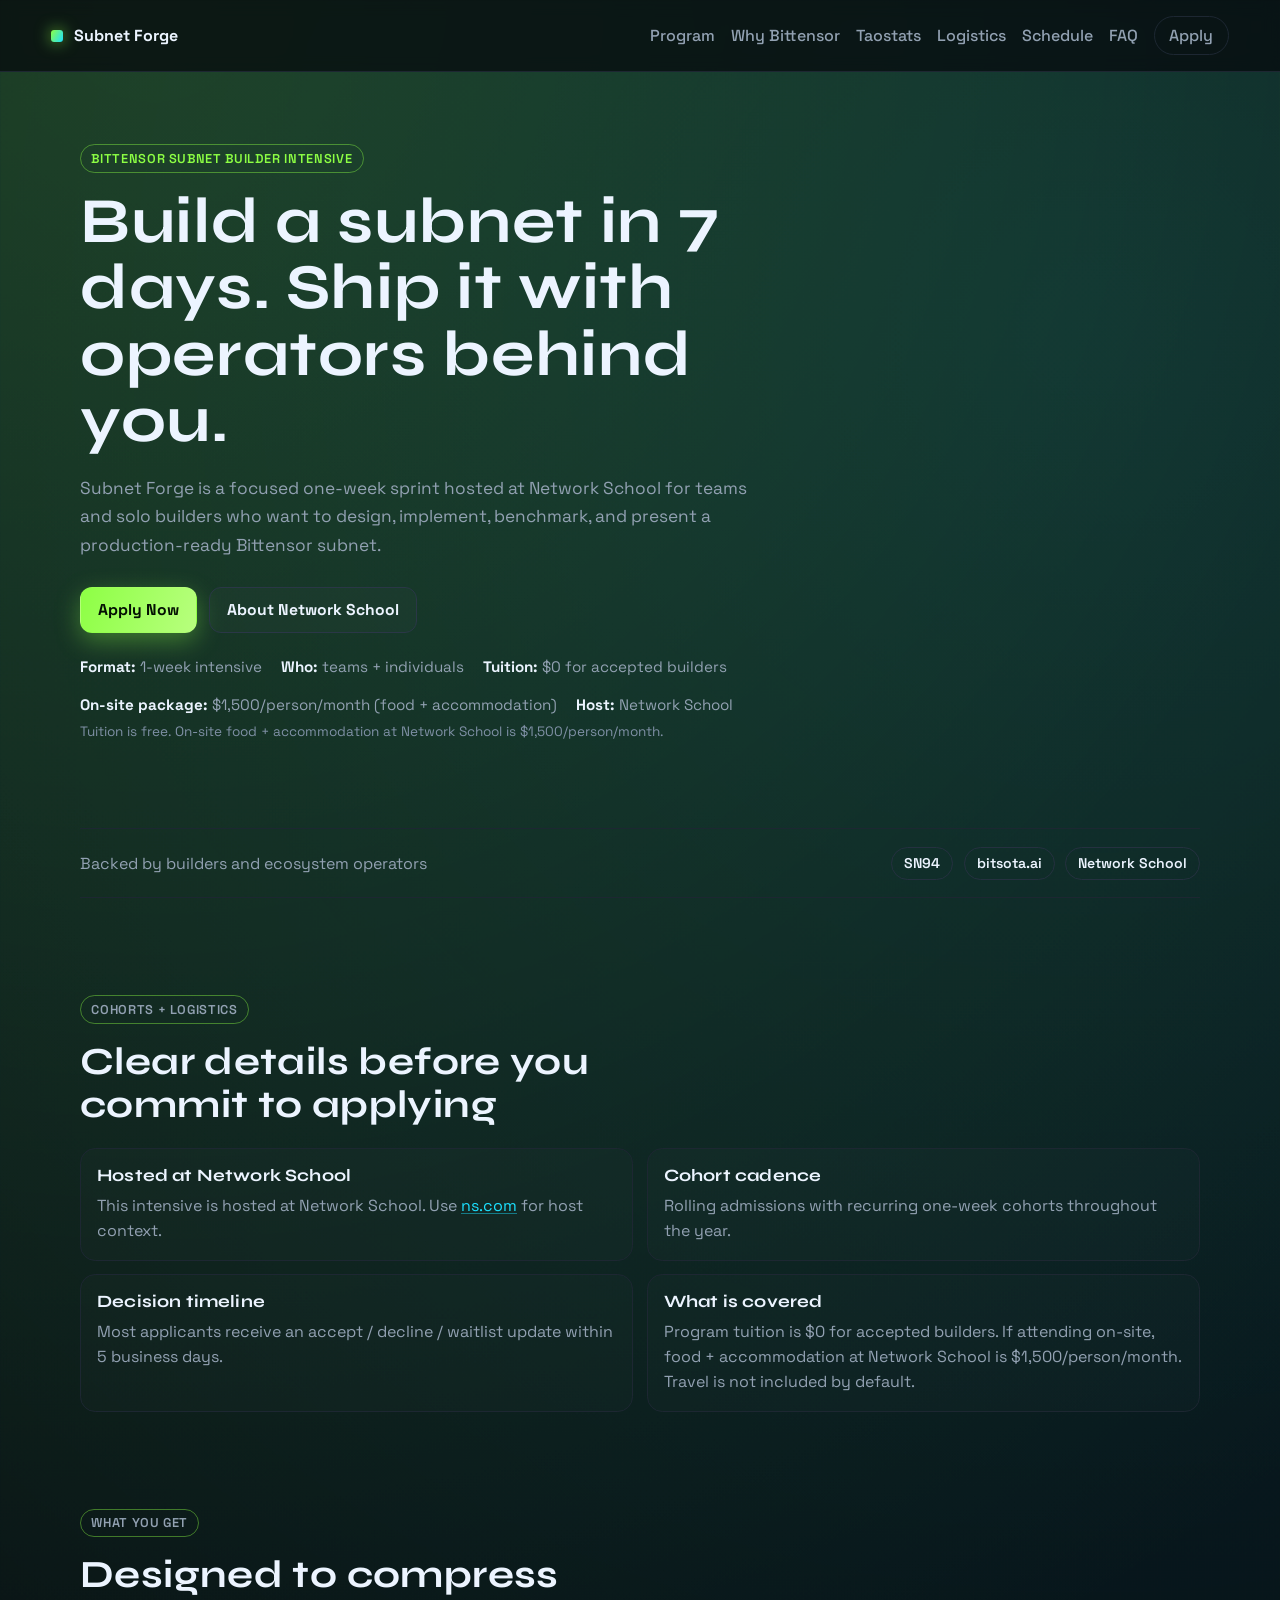
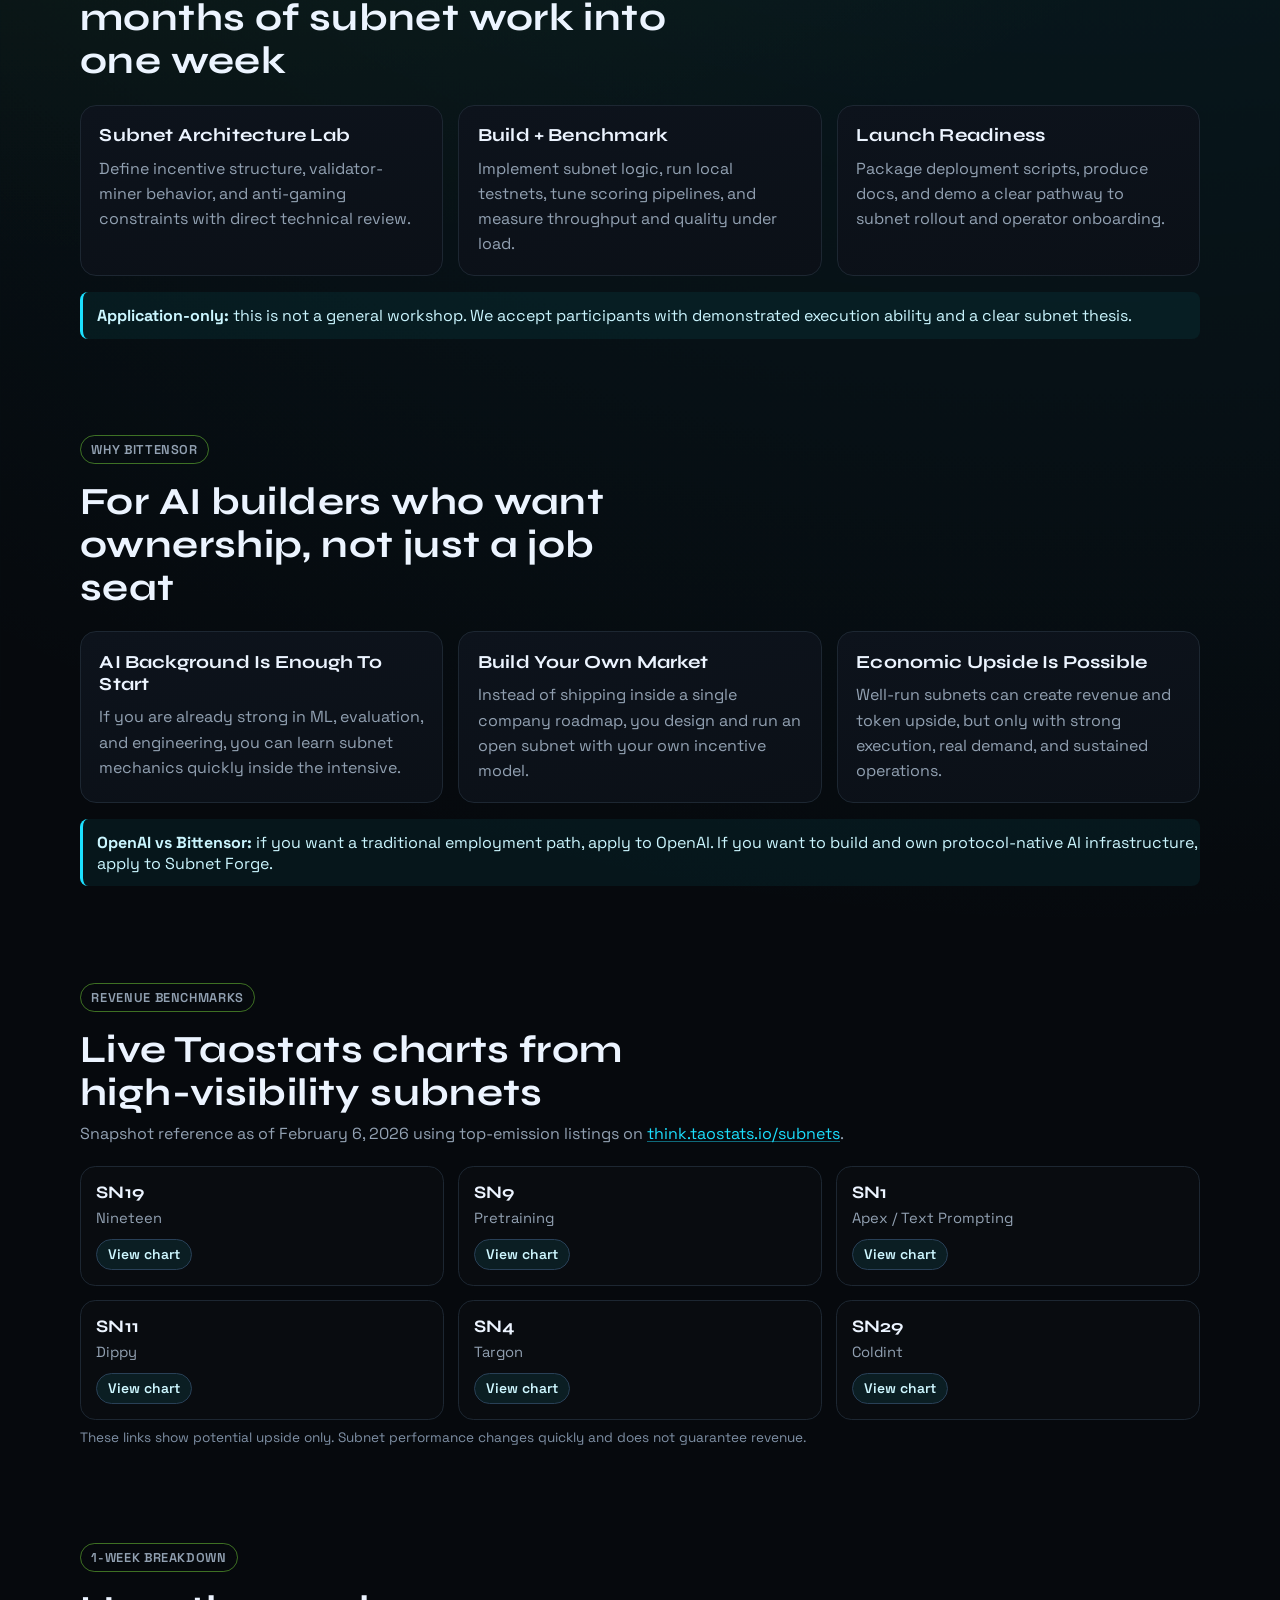
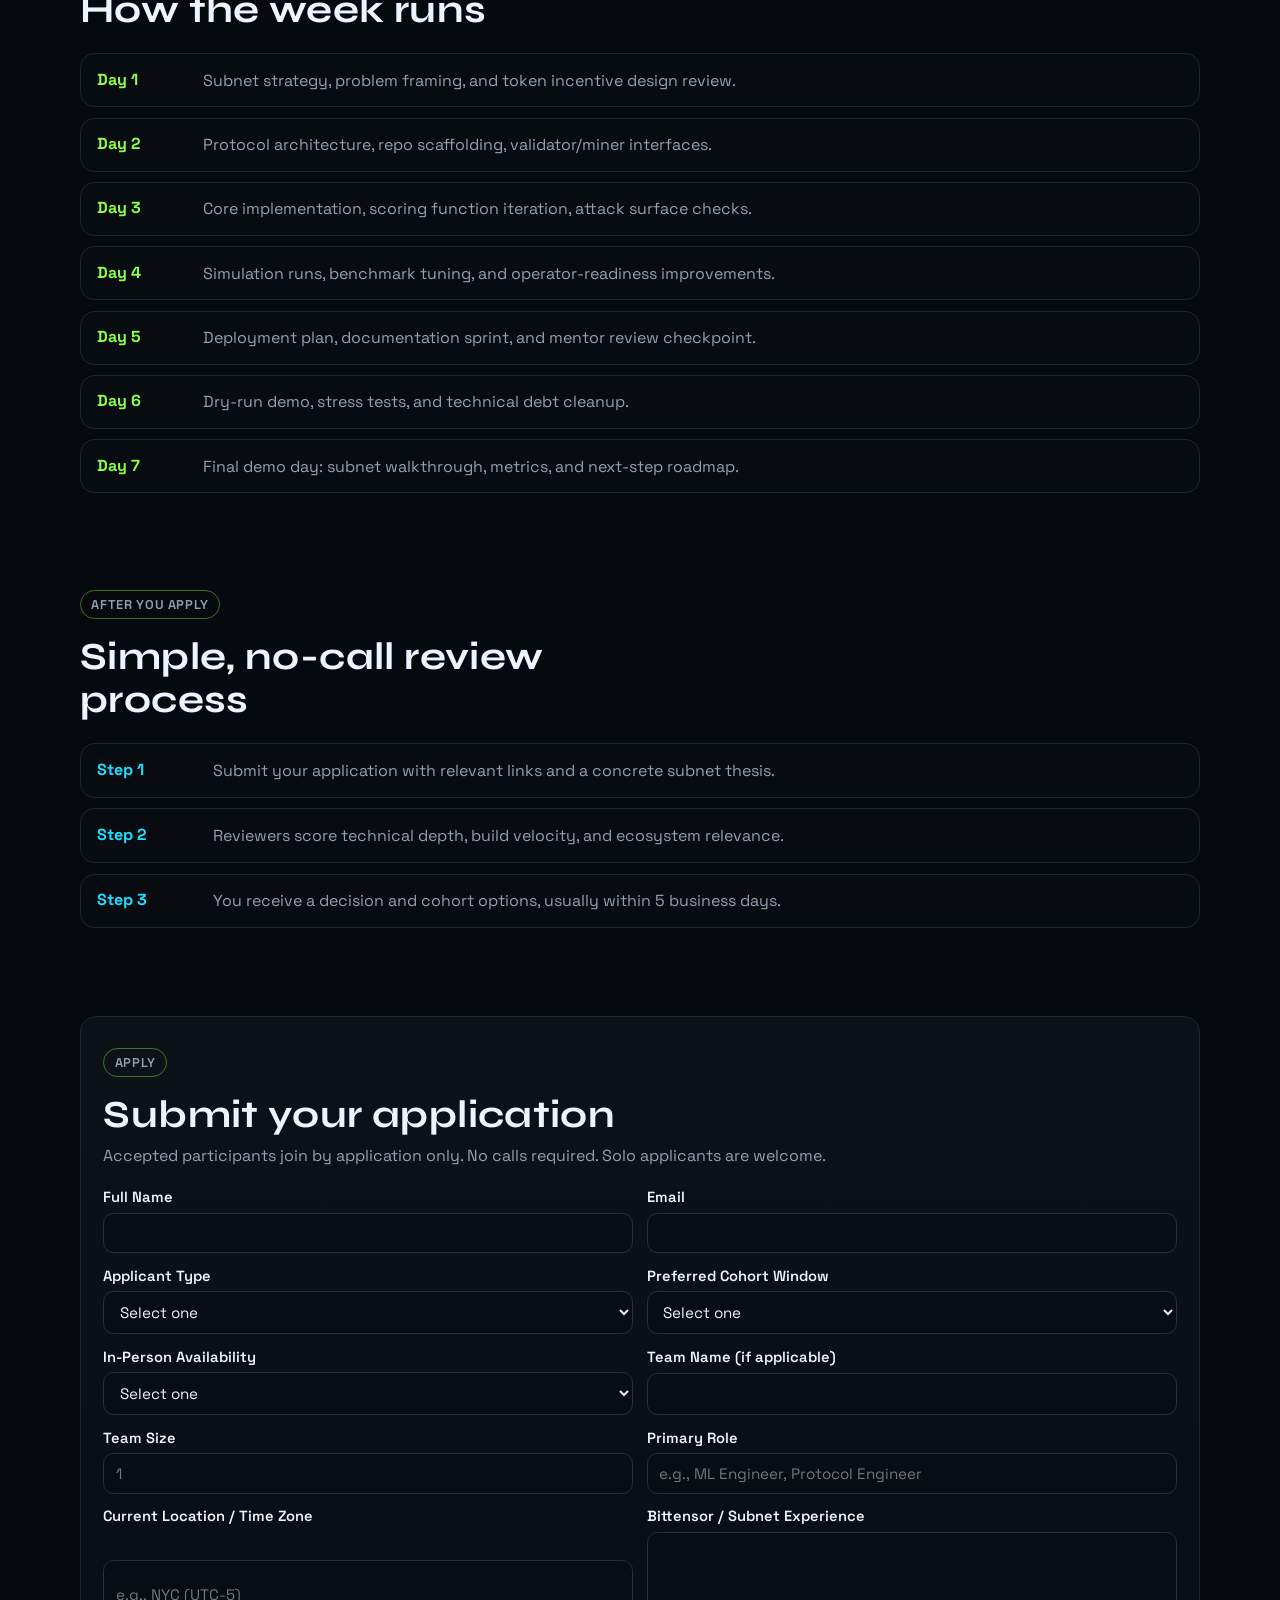
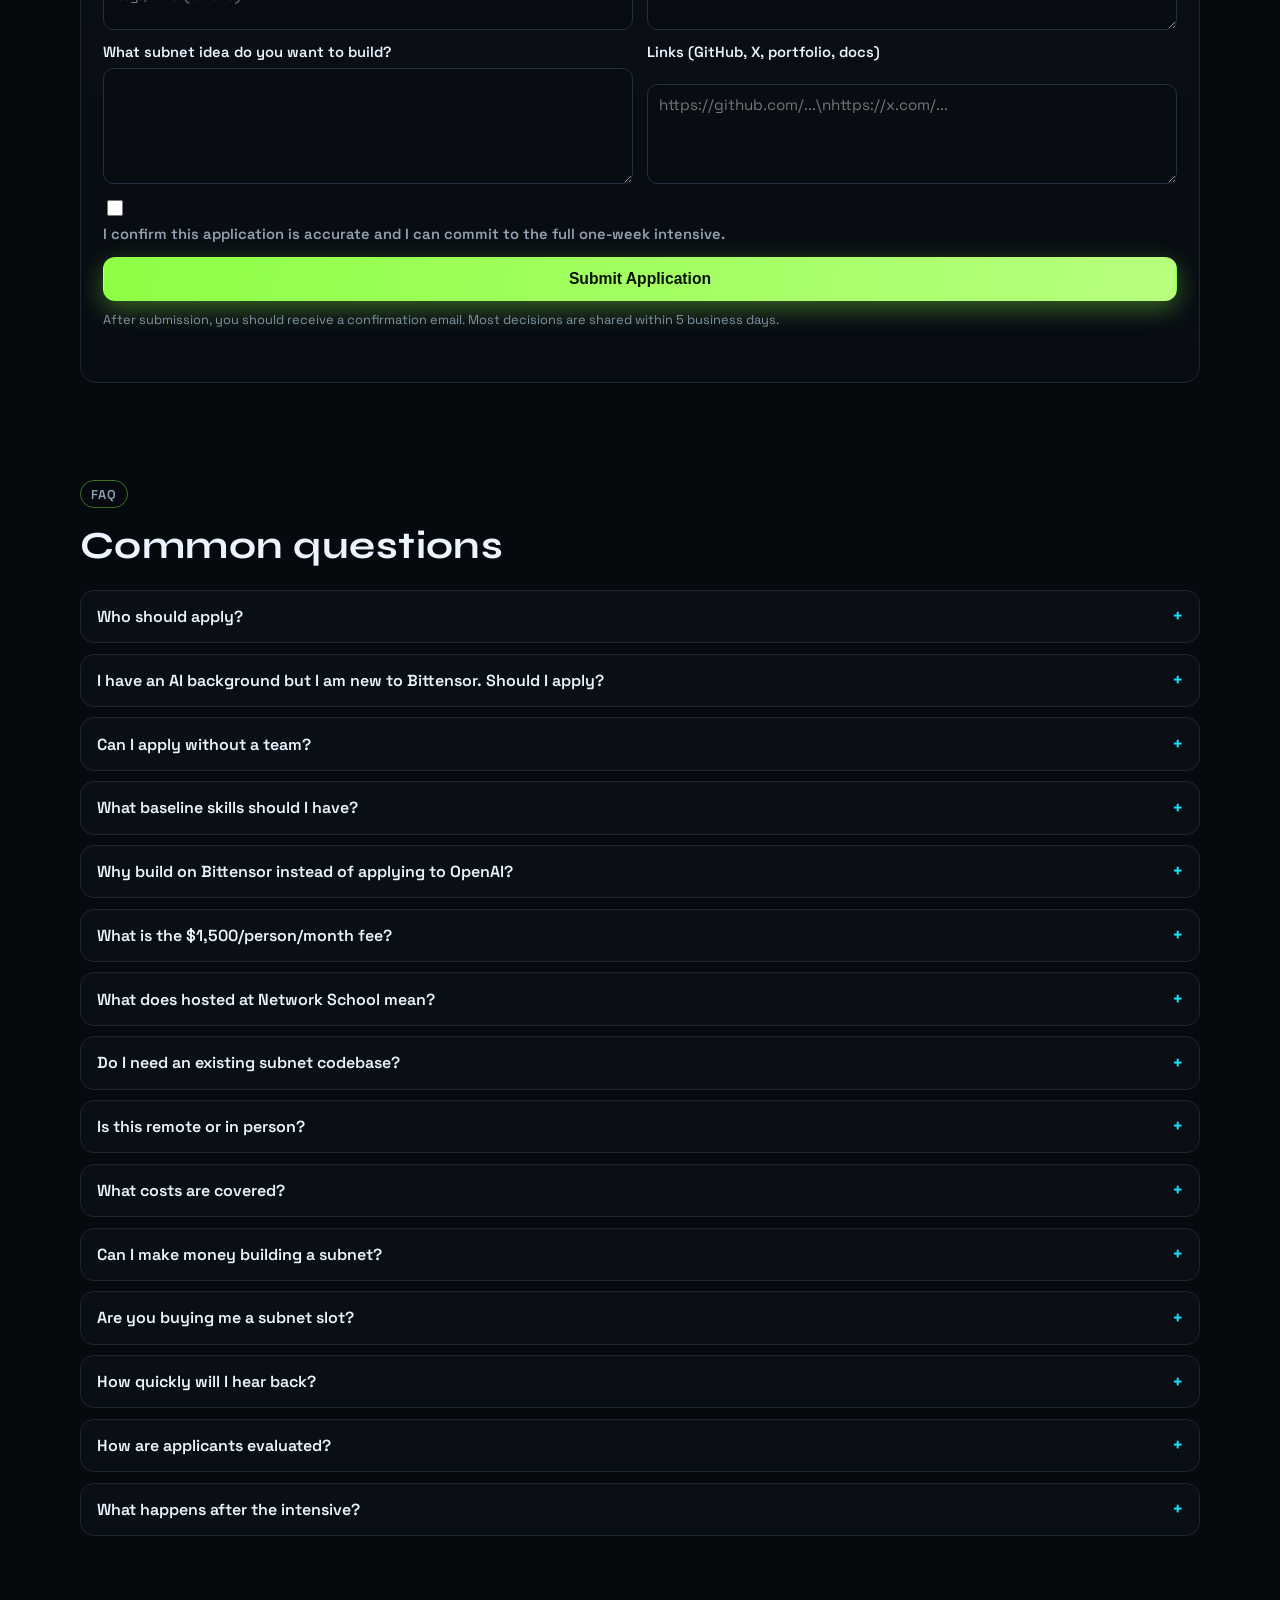
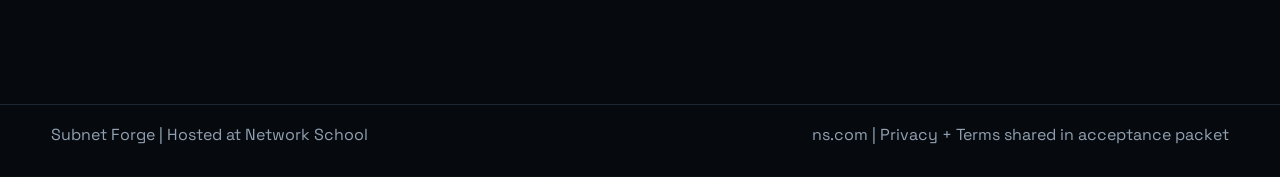
==== public/index.html @ 25ceb5c3 "Configure Cloudflare Worker to serve static site assets" ====
<!doctype html>
<html lang="en">
<head>
  <meta charset="utf-8" />
  <meta name="viewport" content="width=device-width, initial-scale=1" />
  <title>Subnet Forge | Hosted at Network School</title>
  <meta name="description" content="Subnet Forge is a one-week Bittensor subnet intensive hosted at Network School for teams and individuals. Tuition is free; on-site food and accommodation is $1,500/person/month." />
  <link rel="preconnect" href="https://fonts.googleapis.com" />
  <link rel="preconnect" href="https://fonts.gstatic.com" crossorigin />
  <link href="https://fonts.googleapis.com/css2?family=Syne:wght@500;700;800&family=Space+Grotesk:wght@400;500;600;700&display=swap" rel="stylesheet" />
  <link rel="stylesheet" href="styles.css" />
</head>
<body>
  <div class="noise"></div>

  <header class="site-header">
    <a class="brand" href="#top" aria-label="Subnet Forge home">
      <span class="brand-mark"></span>
      <span>Subnet Forge</span>
    </a>
    <nav>
      <a href="#program">Program</a>
      <a href="#why">Why Bittensor</a>
      <a href="#benchmarks">Taostats</a>
      <a href="#logistics">Logistics</a>
      <a href="#schedule">Schedule</a>
      <a href="#faq">FAQ</a>
      <a class="nav-cta" href="#apply">Apply</a>
    </nav>
  </header>

  <main id="top">
    <section class="hero reveal">
      <p class="eyebrow">Bittensor Subnet Builder Intensive</p>
      <h1>Build a subnet in 7 days. Ship it with operators behind you.</h1>
      <p class="hero-copy">
        Subnet Forge is a focused one-week sprint hosted at Network School for teams and solo builders who want to design,
        implement, benchmark, and present a production-ready Bittensor subnet.
      </p>
      <div class="hero-actions">
        <a class="btn btn-primary" href="#apply">Apply Now</a>
        <a class="btn btn-ghost" href="https://ns.com" target="_blank" rel="noreferrer">About Network School</a>
      </div>
      <ul class="hero-meta">
        <li><strong>Format:</strong> 1-week intensive</li>
        <li><strong>Who:</strong> teams + individuals</li>
        <li><strong>Tuition:</strong> $0 for accepted builders</li>
        <li><strong>On-site package:</strong> $1,500/person/month (food + accommodation)</li>
        <li><strong>Host:</strong> Network School</li>
      </ul>
      <p class="footnote">Tuition is free. On-site food + accommodation at Network School is $1,500/person/month.</p>
    </section>

    <section class="trust reveal">
      <p>Backed by builders and ecosystem operators</p>
      <div class="trust-grid" aria-label="Ecosystem signals">
        <span>SN94</span>
        <span>bitsota.ai</span>
        <span>Network School</span>
      </div>
    </section>

    <section id="logistics" class="logistics reveal">
      <div class="section-head">
        <p class="eyebrow">Cohorts + Logistics</p>
        <h2>Clear details before you commit to applying</h2>
      </div>
      <div class="logistics-grid">
        <article class="logistics-card">
          <h3>Hosted at Network School</h3>
          <p>This intensive is hosted at Network School. Use <a href="https://ns.com" target="_blank" rel="noreferrer">ns.com</a> for host context.</p>
        </article>
        <article class="logistics-card">
          <h3>Cohort cadence</h3>
          <p>Rolling admissions with recurring one-week cohorts throughout the year.</p>
        </article>
        <article class="logistics-card">
          <h3>Decision timeline</h3>
          <p>Most applicants receive an accept / decline / waitlist update within 5 business days.</p>
        </article>
        <article class="logistics-card">
          <h3>What is covered</h3>
          <p>Program tuition is $0 for accepted builders. If attending on-site, food + accommodation at Network School is $1,500/person/month. Travel is not included by default.</p>
        </article>
      </div>
    </section>

    <section id="program" class="program reveal">
      <div class="section-head">
        <p class="eyebrow">What You Get</p>
        <h2>Designed to compress months of subnet work into one week</h2>
      </div>
      <div class="cards">
        <article class="card">
          <h3>Subnet Architecture Lab</h3>
          <p>Define incentive structure, validator-miner behavior, and anti-gaming constraints with direct technical review.</p>
        </article>
        <article class="card">
          <h3>Build + Benchmark</h3>
          <p>Implement subnet logic, run local testnets, tune scoring pipelines, and measure throughput and quality under load.</p>
        </article>
        <article class="card">
          <h3>Launch Readiness</h3>
          <p>Package deployment scripts, produce docs, and demo a clear pathway to subnet rollout and operator onboarding.</p>
        </article>
      </div>
      <div class="program-note">
        <p>
          <strong>Application-only:</strong> this is not a general workshop. We accept participants with demonstrated execution ability
          and a clear subnet thesis.
        </p>
      </div>
    </section>

    <section id="why" class="why reveal">
      <div class="section-head">
        <p class="eyebrow">Why Bittensor</p>
        <h2>For AI builders who want ownership, not just a job seat</h2>
      </div>
      <div class="cards">
        <article class="card">
          <h3>AI Background Is Enough To Start</h3>
          <p>If you are already strong in ML, evaluation, and engineering, you can learn subnet mechanics quickly inside the intensive.</p>
        </article>
        <article class="card">
          <h3>Build Your Own Market</h3>
          <p>Instead of shipping inside a single company roadmap, you design and run an open subnet with your own incentive model.</p>
        </article>
        <article class="card">
          <h3>Economic Upside Is Possible</h3>
          <p>Well-run subnets can create revenue and token upside, but only with strong execution, real demand, and sustained operations.</p>
        </article>
      </div>
      <div class="program-note">
        <p>
          <strong>OpenAI vs Bittensor:</strong> if you want a traditional employment path, apply to OpenAI.
          If you want to build and own protocol-native AI infrastructure, apply to Subnet Forge.
        </p>
      </div>
    </section>

    <section id="benchmarks" class="benchmarks reveal">
      <div class="section-head">
        <p class="eyebrow">Revenue Benchmarks</p>
        <h2>Live Taostats charts from high-visibility subnets</h2>
        <p>
          Snapshot reference as of February 6, 2026 using top-emission listings on
          <a href="https://think.taostats.io/subnets" target="_blank" rel="noreferrer">think.taostats.io/subnets</a>.
        </p>
      </div>
      <div class="benchmark-grid">
        <article class="benchmark-card">
          <h3>SN19</h3>
          <p>Nineteen</p>
          <a href="https://taostats.io/subnets/19/chart" target="_blank" rel="noreferrer">View chart</a>
        </article>
        <article class="benchmark-card">
          <h3>SN9</h3>
          <p>Pretraining</p>
          <a href="https://taostats.io/subnets/9/chart" target="_blank" rel="noreferrer">View chart</a>
        </article>
        <article class="benchmark-card">
          <h3>SN1</h3>
          <p>Apex / Text Prompting</p>
          <a href="https://taostats.io/subnets/1/chart" target="_blank" rel="noreferrer">View chart</a>
        </article>
        <article class="benchmark-card">
          <h3>SN11</h3>
          <p>Dippy</p>
          <a href="https://taostats.io/subnets/11/chart" target="_blank" rel="noreferrer">View chart</a>
        </article>
        <article class="benchmark-card">
          <h3>SN4</h3>
          <p>Targon</p>
          <a href="https://taostats.io/subnets/4/chart" target="_blank" rel="noreferrer">View chart</a>
        </article>
        <article class="benchmark-card">
          <h3>SN29</h3>
          <p>Coldint</p>
          <a href="https://taostats.io/subnets/29/chart" target="_blank" rel="noreferrer">View chart</a>
        </article>
      </div>
      <p class="footnote">These links show potential upside only. Subnet performance changes quickly and does not guarantee revenue.</p>
    </section>

    <section id="schedule" class="schedule reveal">
      <div class="section-head">
        <p class="eyebrow">1-Week Breakdown</p>
        <h2>How the week runs</h2>
      </div>
      <ol class="timeline">
        <li>
          <span>Day 1</span>
          <p>Subnet strategy, problem framing, and token incentive design review.</p>
        </li>
        <li>
          <span>Day 2</span>
          <p>Protocol architecture, repo scaffolding, validator/miner interfaces.</p>
        </li>
        <li>
          <span>Day 3</span>
          <p>Core implementation, scoring function iteration, attack surface checks.</p>
        </li>
        <li>
          <span>Day 4</span>
          <p>Simulation runs, benchmark tuning, and operator-readiness improvements.</p>
        </li>
        <li>
          <span>Day 5</span>
          <p>Deployment plan, documentation sprint, and mentor review checkpoint.</p>
        </li>
        <li>
          <span>Day 6</span>
          <p>Dry-run demo, stress tests, and technical debt cleanup.</p>
        </li>
        <li>
          <span>Day 7</span>
          <p>Final demo day: subnet walkthrough, metrics, and next-step roadmap.</p>
        </li>
      </ol>
    </section>

    <section class="process reveal">
      <div class="section-head">
        <p class="eyebrow">After You Apply</p>
        <h2>Simple, no-call review process</h2>
      </div>
      <ol class="steps">
        <li>
          <span>Step 1</span>
          <p>Submit your application with relevant links and a concrete subnet thesis.</p>
        </li>
        <li>
          <span>Step 2</span>
          <p>Reviewers score technical depth, build velocity, and ecosystem relevance.</p>
        </li>
        <li>
          <span>Step 3</span>
          <p>You receive a decision and cohort options, usually within 5 business days.</p>
        </li>
      </ol>
    </section>

    <section id="apply" class="apply reveal">
      <div class="section-head">
        <p class="eyebrow">Apply</p>
        <h2>Submit your application</h2>
        <p>Accepted participants join by application only. No calls required. Solo applicants are welcome.</p>
      </div>

      <form class="application-form" action="https://formsubmit.co/applications@ns.com" method="POST" novalidate>
        <input type="hidden" name="_subject" value="Subnet Forge Application" />
        <input type="hidden" name="_captcha" value="false" />
        <input type="hidden" name="_template" value="table" />

        <label>
          Full Name
          <input type="text" name="full_name" required />
        </label>

        <label>
          Email
          <input type="email" name="email" required />
        </label>

        <label>
          Applicant Type
          <select name="applicant_type" required>
            <option value="" selected disabled>Select one</option>
            <option value="individual">Individual</option>
            <option value="team">Team</option>
          </select>
        </label>

        <label>
          Preferred Cohort Window
          <select name="preferred_cohort" required>
            <option value="" selected disabled>Select one</option>
            <option value="next_available">Next available</option>
            <option value="within_30_days">Within 30 days</option>
            <option value="within_60_days">Within 60 days</option>
            <option value="later_this_year">Later this year</option>
          </select>
        </label>

        <label>
          In-Person Availability
          <select name="in_person_availability" required>
            <option value="" selected disabled>Select one</option>
            <option value="yes">Yes, I can attend in person</option>
            <option value="depends_on_dates">Depends on exact dates</option>
            <option value="no">No, I need remote participation</option>
          </select>
        </label>

        <label>
          Team Name (if applicable)
          <input type="text" name="team_name" />
        </label>

        <label>
          Team Size
          <input type="number" name="team_size" min="1" max="25" placeholder="1" />
        </label>

        <label>
          Primary Role
          <input type="text" name="role" placeholder="e.g., ML Engineer, Protocol Engineer" required />
        </label>

        <label>
          Current Location / Time Zone
          <input type="text" name="location_timezone" placeholder="e.g., NYC (UTC-5)" required />
        </label>

        <label>
          Bittensor / Subnet Experience
          <textarea name="experience" rows="4" required></textarea>
        </label>

        <label>
          What subnet idea do you want to build?
          <textarea name="subnet_idea" rows="5" required></textarea>
        </label>

        <label>
          Links (GitHub, X, portfolio, docs)
          <textarea name="links" rows="3" placeholder="https://github.com/...\nhttps://x.com/..." required></textarea>
        </label>

        <label class="checkbox">
          <input type="checkbox" name="agreement" required />
          <span>I confirm this application is accurate and I can commit to the full one-week intensive.</span>
        </label>

        <button class="btn btn-primary" type="submit">Submit Application</button>
        <p class="form-note">After submission, you should receive a confirmation email. Most decisions are shared within 5 business days.</p>
        <p class="form-message" role="status" aria-live="polite"></p>
      </form>
    </section>

    <section id="faq" class="faq reveal">
      <div class="section-head">
        <p class="eyebrow">FAQ</p>
        <h2>Common questions</h2>
      </div>

      <div class="faq-list">
        <article class="faq-item">
          <button class="faq-question" aria-expanded="false">Who should apply?</button>
          <div class="faq-answer">
            <p>Strong engineers, researchers, and founders who want to build a real Bittensor subnet. We accept both individuals and teams.</p>
          </div>
        </article>

        <article class="faq-item">
          <button class="faq-question" aria-expanded="false">I have an AI background but I am new to Bittensor. Should I apply?</button>
          <div class="faq-answer">
            <p>Yes. If your AI engineering fundamentals are strong, this program is designed to ramp you into subnet design and implementation quickly.</p>
          </div>
        </article>

        <article class="faq-item">
          <button class="faq-question" aria-expanded="false">Can I apply without a team?</button>
          <div class="faq-answer">
            <p>Yes. Individual applicants are encouraged to apply, and strong solo applicants may be matched with other accepted builders when appropriate.</p>
          </div>
        </article>

        <article class="faq-item">
          <button class="faq-question" aria-expanded="false">What baseline skills should I have?</button>
          <div class="faq-answer">
            <p>You should be comfortable shipping production-grade Python code, working with ML evaluation pipelines, and debugging distributed systems under time pressure.</p>
          </div>
        </article>

        <article class="faq-item">
          <button class="faq-question" aria-expanded="false">Why build on Bittensor instead of applying to OpenAI?</button>
          <div class="faq-answer">
            <p>They are different paths. OpenAI is a company role. Bittensor is a protocol ecosystem where you can launch and operate your own subnet with direct ownership and market feedback.</p>
          </div>
        </article>

        <article class="faq-item">
          <button class="faq-question" aria-expanded="false">What is the $1,500/person/month fee?</button>
          <div class="faq-answer">
            <p>It is the on-site food + accommodation cost at Network School for one month. Program tuition for accepted builders is still $0.</p>
          </div>
        </article>

        <article class="faq-item">
          <button class="faq-question" aria-expanded="false">What does hosted at Network School mean?</button>
          <div class="faq-answer">
            <p>Subnet Forge is an independent intensive that takes place at Network School. Hosting and operations context are available at ns.com.</p>
          </div>
        </article>

        <article class="faq-item">
          <button class="faq-question" aria-expanded="false">Do I need an existing subnet codebase?</button>
          <div class="faq-answer">
            <p>No, but your application should show technical depth and a concrete subnet thesis. Existing code or research materially strengthens your application.</p>
          </div>
        </article>

        <article class="faq-item">
          <button class="faq-question" aria-expanded="false">Is this remote or in person?</button>
          <div class="faq-answer">
            <p>The default format is in person at Network School. If you need remote access, note that in the application and we will evaluate based on cohort constraints.</p>
          </div>
        </article>

        <article class="faq-item">
          <button class="faq-question" aria-expanded="false">What costs are covered?</button>
          <div class="faq-answer">
            <p>Program tuition is free for accepted builders. The on-site food + accommodation package is $1,500/person/month. Travel and personal expenses are generally not included unless explicitly stated for a specific cohort.</p>
          </div>
        </article>

        <article class="faq-item">
          <button class="faq-question" aria-expanded="false">Can I make money building a subnet?</button>
          <div class="faq-answer">
            <p>Potentially, yes. Some subnets may generate economic upside through strong utility and adoption. There is no guaranteed income, and outcomes depend on execution, competition, and market demand.</p>
          </div>
        </article>

        <article class="faq-item">
          <button class="faq-question" aria-expanded="false">Are you buying me a subnet slot?</button>
          <div class="faq-answer">
            <p>No. We do not buy subnet slots for applicants. We can help explain opportunity paths and may connect strong teams to potential investors.</p>
          </div>
        </article>

        <article class="faq-item">
          <button class="faq-question" aria-expanded="false">How quickly will I hear back?</button>
          <div class="faq-answer">
            <p>Most applications are reviewed within 5 business days. Some may take longer if additional technical review is needed.</p>
          </div>
        </article>

        <article class="faq-item">
          <button class="faq-question" aria-expanded="false">How are applicants evaluated?</button>
          <div class="faq-answer">
            <p>We evaluate technical ability, execution speed, subnet originality, and expected ecosystem impact. Applications are reviewed on a rolling basis.</p>
          </div>
        </article>

        <article class="faq-item">
          <button class="faq-question" aria-expanded="false">What happens after the intensive?</button>
          <div class="faq-answer">
            <p>You leave with a launch roadmap, benchmark outputs, and next-step guidance for operator and ecosystem engagement.</p>
          </div>
        </article>
      </div>
    </section>
  </main>

  <footer class="site-footer">
    <p>Subnet Forge | Hosted at Network School</p>
    <p>
      <a href="https://ns.com" target="_blank" rel="noreferrer">ns.com</a>
      |
      Privacy + Terms shared in acceptance packet
    </p>
  </footer>

  <script src="script.js"></script>
</body>
</html>
---- public/styles.css ----
:root {
  --bg: #06090d;
  --bg-soft: #0e141b;
  --text: #ecf4ff;
  --muted: #92a1b2;
  --line: #1d2732;
  --accent: #8dff44;
  --accent-2: #1ce0ff;
  --card: #0b1017;
  --card-hover: #101823;
  --danger: #ff595e;
}

* {
  box-sizing: border-box;
}

html,
body {
  margin: 0;
  padding: 0;
  background: radial-gradient(circle at 85% 5%, rgba(28, 224, 255, 0.14), transparent 35%),
    radial-gradient(circle at 12% 0%, rgba(141, 255, 68, 0.18), transparent 28%),
    var(--bg);
  color: var(--text);
  font-family: "Space Grotesk", sans-serif;
  scroll-behavior: smooth;
}

body {
  min-height: 100vh;
  position: relative;
  overflow-x: hidden;
}

.noise {
  position: fixed;
  inset: 0;
  pointer-events: none;
  opacity: 0.18;
  z-index: -1;
  background-image: radial-gradient(rgba(255, 255, 255, 0.06) 0.6px, transparent 0.6px);
  background-size: 3px 3px;
}

h1,
h2,
h3 {
  margin: 0;
  font-family: "Syne", sans-serif;
  letter-spacing: 0.01em;
}

p {
  margin: 0;
}

a {
  color: inherit;
  text-decoration: none;
}

.site-header {
  position: sticky;
  top: 0;
  z-index: 20;
  backdrop-filter: blur(8px);
  background: rgba(6, 9, 13, 0.72);
  border-bottom: 1px solid var(--line);
  display: flex;
  justify-content: space-between;
  align-items: center;
  padding: 1rem 4vw;
}

.brand {
  display: inline-flex;
  align-items: center;
  gap: 0.65rem;
  font-weight: 700;
}

.brand-mark {
  width: 12px;
  height: 12px;
  border-radius: 3px;
  background: linear-gradient(120deg, var(--accent), var(--accent-2));
  box-shadow: 0 0 16px rgba(141, 255, 68, 0.7);
}

nav {
  display: inline-flex;
  align-items: center;
  gap: 1rem;
  color: var(--muted);
  font-weight: 500;
}

nav a:hover {
  color: var(--text);
}

.nav-cta {
  padding: 0.5rem 0.9rem;
  border: 1px solid var(--line);
  border-radius: 999px;
}

main {
  width: min(1120px, 92vw);
  margin: 0 auto;
  padding: 2.5rem 0 5rem;
}

section {
  margin-bottom: 5.5rem;
}

.hero {
  padding-top: 2rem;
}

.eyebrow {
  display: inline-block;
  margin-bottom: 1rem;
  border: 1px solid rgba(141, 255, 68, 0.42);
  color: var(--accent);
  border-radius: 999px;
  font-weight: 600;
  font-size: 0.8rem;
  padding: 0.3rem 0.65rem;
  letter-spacing: 0.05em;
  text-transform: uppercase;
}

.hero h1 {
  font-size: clamp(2.25rem, 5vw, 4.45rem);
  line-height: 1.04;
  max-width: 14ch;
}

.hero-copy {
  margin-top: 1.2rem;
  max-width: 62ch;
  color: var(--muted);
  font-size: 1.08rem;
  line-height: 1.65;
}

.hero-actions {
  margin-top: 1.7rem;
  display: flex;
  gap: 0.8rem;
  flex-wrap: wrap;
}

.btn {
  display: inline-flex;
  align-items: center;
  justify-content: center;
  font-size: 0.98rem;
  font-weight: 700;
  border-radius: 0.75rem;
  border: 1px solid transparent;
  padding: 0.75rem 1.05rem;
  transition: transform 0.2s ease, box-shadow 0.2s ease, background 0.2s ease;
}

.btn:hover {
  transform: translateY(-2px);
}

.btn-primary {
  background: linear-gradient(110deg, var(--accent), #b8ff7e);
  color: #041103;
  box-shadow: 0 8px 24px rgba(141, 255, 68, 0.35);
}

.btn-primary:hover {
  box-shadow: 0 12px 28px rgba(141, 255, 68, 0.45);
}

.btn-ghost {
  border-color: #2a3747;
  color: var(--text);
  background: rgba(255, 255, 255, 0.02);
}

.hero-meta {
  margin: 1.5rem 0 0;
  padding: 0;
  list-style: none;
  display: flex;
  flex-wrap: wrap;
  gap: 1.2rem;
  color: var(--muted);
  font-size: 0.95rem;
}

.hero-meta strong {
  color: var(--text);
}

.footnote {
  margin-top: 0.6rem;
  color: #7f90a5;
  font-size: 0.85rem;
}

.trust {
  border-top: 1px solid var(--line);
  border-bottom: 1px solid var(--line);
  padding: 1.1rem 0;
  display: flex;
  gap: 1.5rem;
  align-items: center;
  justify-content: space-between;
  flex-wrap: wrap;
}

.trust p {
  color: var(--muted);
}

.trust-grid {
  display: flex;
  flex-wrap: wrap;
  gap: 0.65rem;
}

.trust-grid span {
  border: 1px solid #253140;
  border-radius: 999px;
  padding: 0.4rem 0.75rem;
  font-size: 0.88rem;
  font-weight: 600;
}

.section-head {
  margin-bottom: 1.4rem;
}

.section-head h2 {
  font-size: clamp(1.55rem, 3vw, 2.6rem);
  line-height: 1.12;
  max-width: 22ch;
}

.section-head p {
  margin-top: 0.55rem;
  color: var(--muted);
}

.cards {
  display: grid;
  grid-template-columns: repeat(3, minmax(0, 1fr));
  gap: 0.95rem;
}

.card {
  border: 1px solid var(--line);
  background: linear-gradient(170deg, #0d131c, #0b1017);
  border-radius: 1rem;
  padding: 1.15rem;
  transition: background 0.2s ease, border-color 0.2s ease, transform 0.2s ease;
}

.card:hover {
  transform: translateY(-3px);
  border-color: #344355;
  background: var(--card-hover);
}

.card h3 {
  font-size: 1.15rem;
  margin-bottom: 0.6rem;
}

.card p {
  color: var(--muted);
  line-height: 1.58;
}

.program-note {
  margin-top: 1rem;
  border-left: 3px solid var(--accent-2);
  padding: 0.8rem 0 0.8rem 0.9rem;
  color: #cbf6ff;
  background: rgba(28, 224, 255, 0.06);
  border-radius: 0.5rem;
}

.logistics-grid {
  display: grid;
  grid-template-columns: repeat(2, minmax(0, 1fr));
  gap: 0.85rem;
}

.logistics-card {
  border: 1px solid var(--line);
  background: rgba(255, 255, 255, 0.015);
  border-radius: 0.95rem;
  padding: 1rem;
}

.logistics-card h3 {
  font-size: 1.08rem;
  margin-bottom: 0.5rem;
}

.logistics-card p {
  color: var(--muted);
  line-height: 1.55;
}

.logistics-card a {
  color: var(--accent-2);
  text-decoration: underline;
  text-decoration-color: rgba(28, 224, 255, 0.45);
  text-underline-offset: 2px;
}

.benchmarks .section-head p a {
  color: var(--accent-2);
  text-decoration: underline;
  text-decoration-color: rgba(28, 224, 255, 0.45);
  text-underline-offset: 2px;
}

.benchmark-grid {
  display: grid;
  grid-template-columns: repeat(3, minmax(0, 1fr));
  gap: 0.85rem;
}

.benchmark-card {
  border: 1px solid var(--line);
  border-radius: 0.95rem;
  background: rgba(255, 255, 255, 0.015);
  padding: 0.95rem;
}

.benchmark-card h3 {
  font-size: 1.1rem;
  margin-bottom: 0.38rem;
}

.benchmark-card p {
  color: var(--muted);
  font-size: 0.92rem;
  margin-bottom: 0.72rem;
}

.benchmark-card a {
  display: inline-flex;
  border: 1px solid #294057;
  color: #cef7ff;
  border-radius: 999px;
  padding: 0.35rem 0.68rem;
  font-weight: 600;
  font-size: 0.87rem;
  background: rgba(28, 224, 255, 0.08);
}

.benchmark-card a:hover {
  border-color: rgba(28, 224, 255, 0.7);
}

.timeline {
  margin: 0;
  padding: 0;
  list-style: none;
  display: grid;
  gap: 0.65rem;
}

.timeline li {
  border: 1px solid var(--line);
  background: rgba(255, 255, 255, 0.01);
  border-radius: 0.9rem;
  padding: 0.9rem 1rem;
  display: grid;
  grid-template-columns: 90px 1fr;
  gap: 1rem;
  align-items: start;
}

.timeline span {
  color: var(--accent);
  font-weight: 700;
}

.timeline p {
  color: var(--muted);
  line-height: 1.45;
}

.steps {
  margin: 0;
  padding: 0;
  list-style: none;
  display: grid;
  gap: 0.65rem;
}

.steps li {
  border: 1px solid var(--line);
  border-radius: 0.9rem;
  background: rgba(255, 255, 255, 0.01);
  padding: 0.9rem 1rem;
  display: grid;
  grid-template-columns: 100px 1fr;
  gap: 1rem;
  align-items: start;
}

.steps span {
  color: var(--accent-2);
  font-weight: 700;
}

.steps p {
  color: var(--muted);
  line-height: 1.5;
}

.apply {
  border: 1px solid var(--line);
  border-radius: 1rem;
  padding: clamp(1rem, 3vw, 1.4rem);
  background: linear-gradient(180deg, rgba(20, 28, 38, 0.48), rgba(9, 14, 21, 0.75));
}

.application-form {
  display: grid;
  grid-template-columns: 1fr 1fr;
  gap: 0.85rem;
}

.application-form label {
  display: grid;
  gap: 0.4rem;
  font-weight: 600;
  font-size: 0.92rem;
}

.application-form input,
.application-form select,
.application-form textarea {
  width: 100%;
  border: 1px solid #243143;
  border-radius: 0.65rem;
  background: #080d13;
  color: var(--text);
  font-family: "Space Grotesk", sans-serif;
  font-size: 0.95rem;
  padding: 0.62rem 0.7rem;
}

.application-form textarea {
  resize: vertical;
  min-height: 84px;
}

.application-form input:focus,
.application-form select:focus,
.application-form textarea:focus {
  outline: none;
  border-color: var(--accent-2);
  box-shadow: 0 0 0 3px rgba(28, 224, 255, 0.17);
}

.application-form textarea[name="experience"],
.application-form textarea[name="subnet_idea"],
.application-form textarea[name="links"] {
  grid-column: 1 / -1;
}

.checkbox {
  grid-column: 1 / -1;
  display: flex;
  gap: 0.6rem;
  align-items: flex-start;
  font-weight: 500;
  color: var(--muted);
}

.checkbox input {
  width: 16px;
  height: 16px;
  margin-top: 2px;
}

.application-form button,
.form-note,
.form-message {
  grid-column: 1 / -1;
}

.form-note {
  margin-top: -0.2rem;
  color: #8393a7;
  font-size: 0.8rem;
}

.form-message {
  min-height: 1.2em;
  font-size: 0.92rem;
  color: #b9c4d3;
}

.form-message.error {
  color: var(--danger);
}

.form-message.success {
  color: var(--accent);
}

.faq-list {
  display: grid;
  gap: 0.65rem;
}

.faq-item {
  border: 1px solid var(--line);
  border-radius: 0.85rem;
  overflow: hidden;
  background: #090f15;
}

.faq-question {
  width: 100%;
  text-align: left;
  background: transparent;
  color: var(--text);
  border: 0;
  cursor: pointer;
  font-family: "Space Grotesk", sans-serif;
  font-size: 1rem;
  font-weight: 600;
  padding: 0.95rem 1rem;
  display: flex;
  justify-content: space-between;
  align-items: center;
}

.faq-question::after {
  content: "+";
  color: var(--accent-2);
  font-size: 1.15rem;
  line-height: 1;
}

.faq-question[aria-expanded="true"]::after {
  content: "-";
}

.faq-answer {
  max-height: 0;
  overflow: hidden;
  transition: max-height 0.25s ease;
}

.faq-answer p {
  padding: 0 1rem 1rem;
  color: var(--muted);
  line-height: 1.55;
}

.site-footer {
  border-top: 1px solid var(--line);
  color: var(--muted);
  padding: 1.2rem 4vw 2rem;
  display: flex;
  justify-content: space-between;
  flex-wrap: wrap;
  gap: 0.8rem;
}

.reveal {
  opacity: 0;
  transform: translateY(14px);
  animation: rise 0.8s ease forwards;
}

.reveal:nth-of-type(2) {
  animation-delay: 0.07s;
}

.reveal:nth-of-type(3) {
  animation-delay: 0.12s;
}

.reveal:nth-of-type(4) {
  animation-delay: 0.17s;
}

.reveal:nth-of-type(5) {
  animation-delay: 0.22s;
}

.reveal:nth-of-type(6) {
  animation-delay: 0.27s;
}

@keyframes rise {
  to {
    opacity: 1;
    transform: translateY(0);
  }
}

@media (max-width: 960px) {
  .cards {
    grid-template-columns: 1fr;
  }

  .logistics-grid {
    grid-template-columns: 1fr;
  }

  .benchmark-grid {
    grid-template-columns: repeat(2, minmax(0, 1fr));
  }

  .application-form {
    grid-template-columns: 1fr;
  }

  .timeline li {
    grid-template-columns: 1fr;
    gap: 0.45rem;
  }

  .steps li {
    grid-template-columns: 1fr;
    gap: 0.45rem;
  }

  nav {
    gap: 0.7rem;
    font-size: 0.92rem;
  }
}

@media (max-width: 680px) {
  .site-header {
    flex-direction: column;
    align-items: flex-start;
    gap: 0.7rem;
  }

  nav {
    flex-wrap: wrap;
  }

  section {
    margin-bottom: 4.2rem;
  }

  .hero h1 {
    max-width: 100%;
  }

  .benchmark-grid {
    grid-template-columns: 1fr;
  }
}
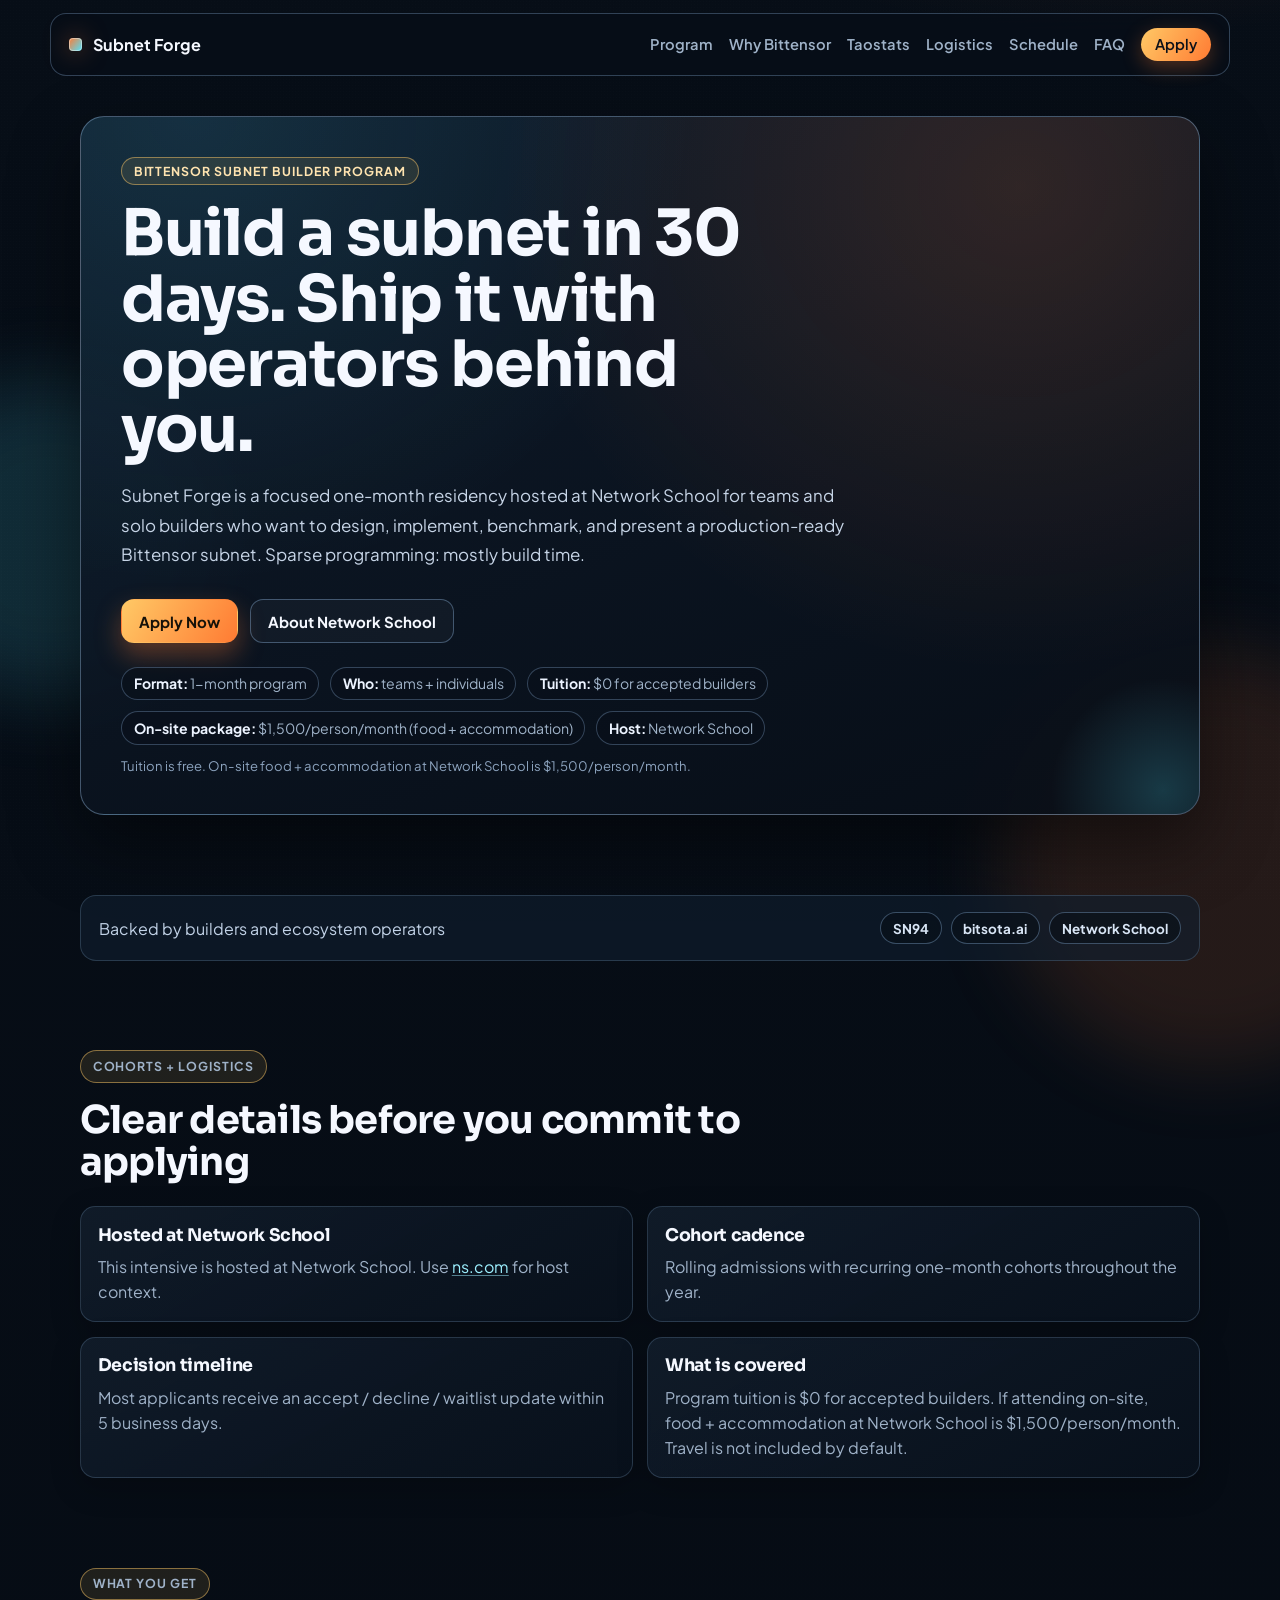
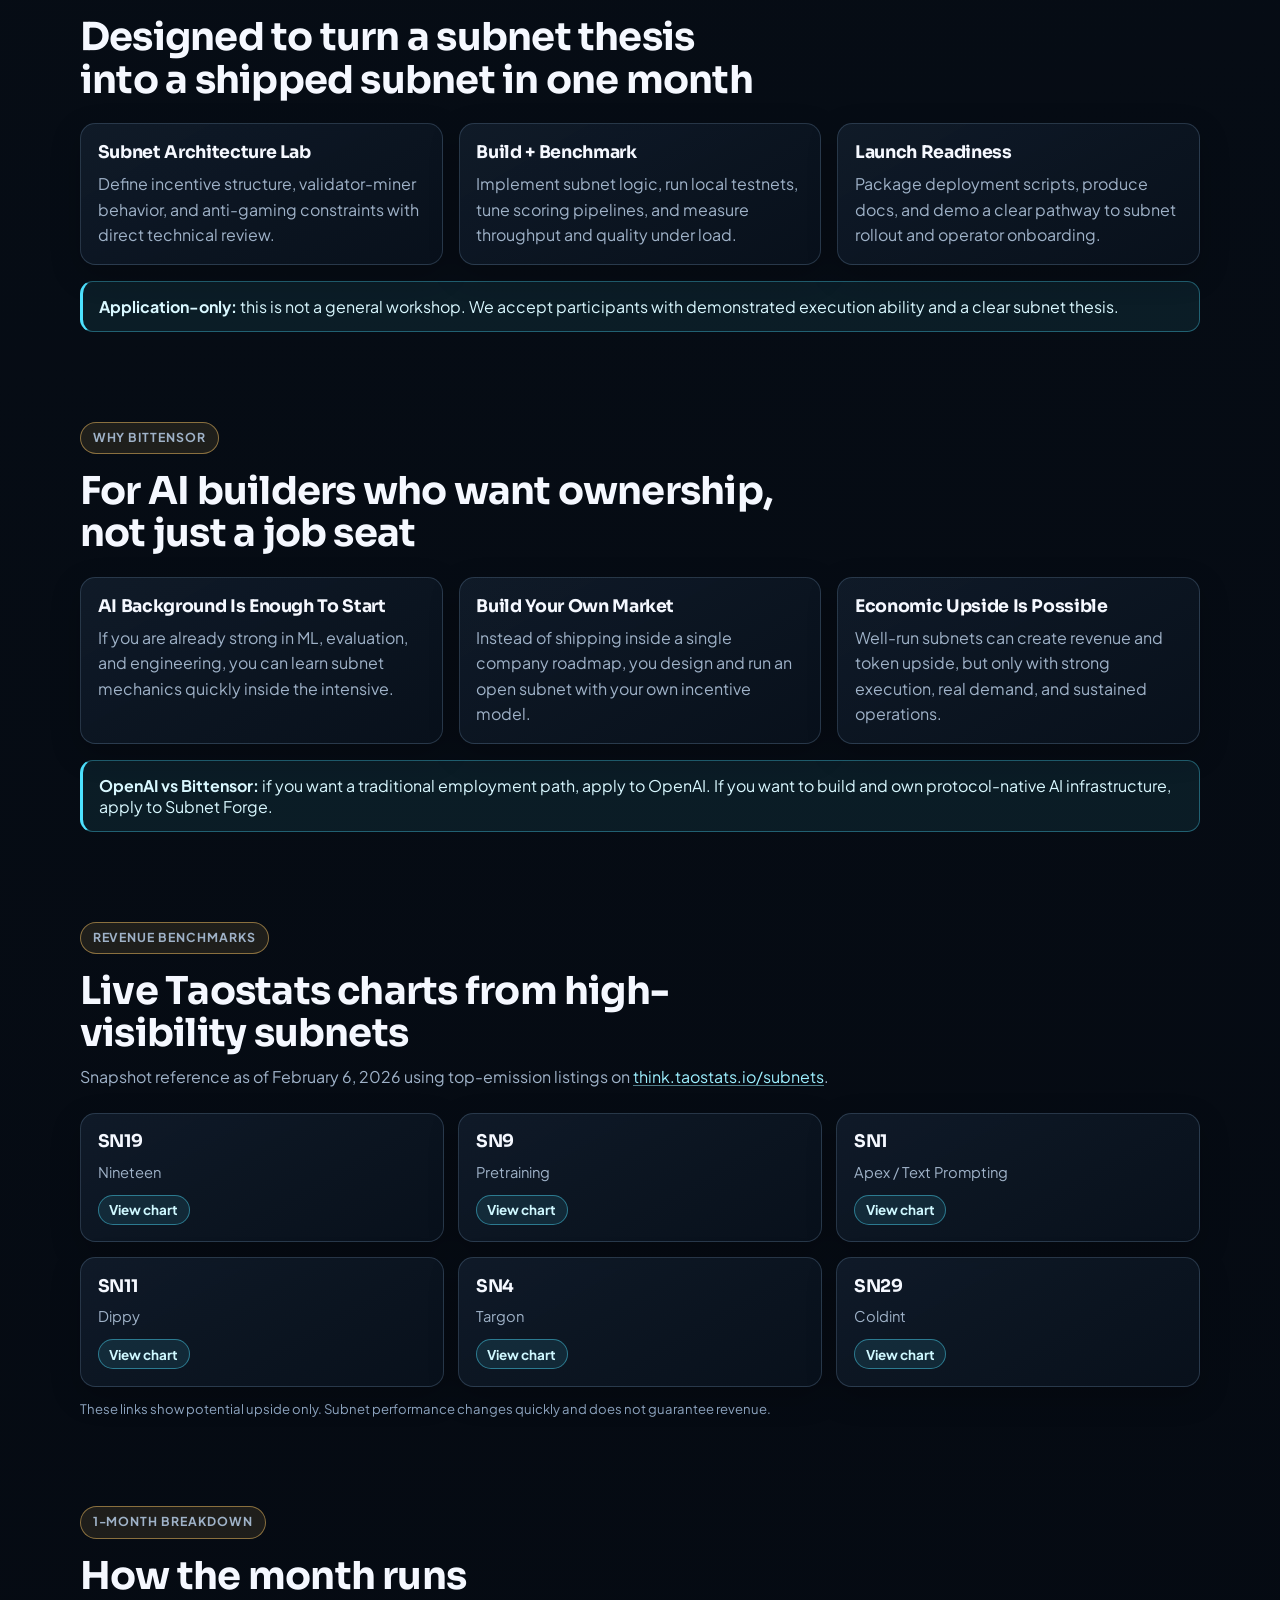
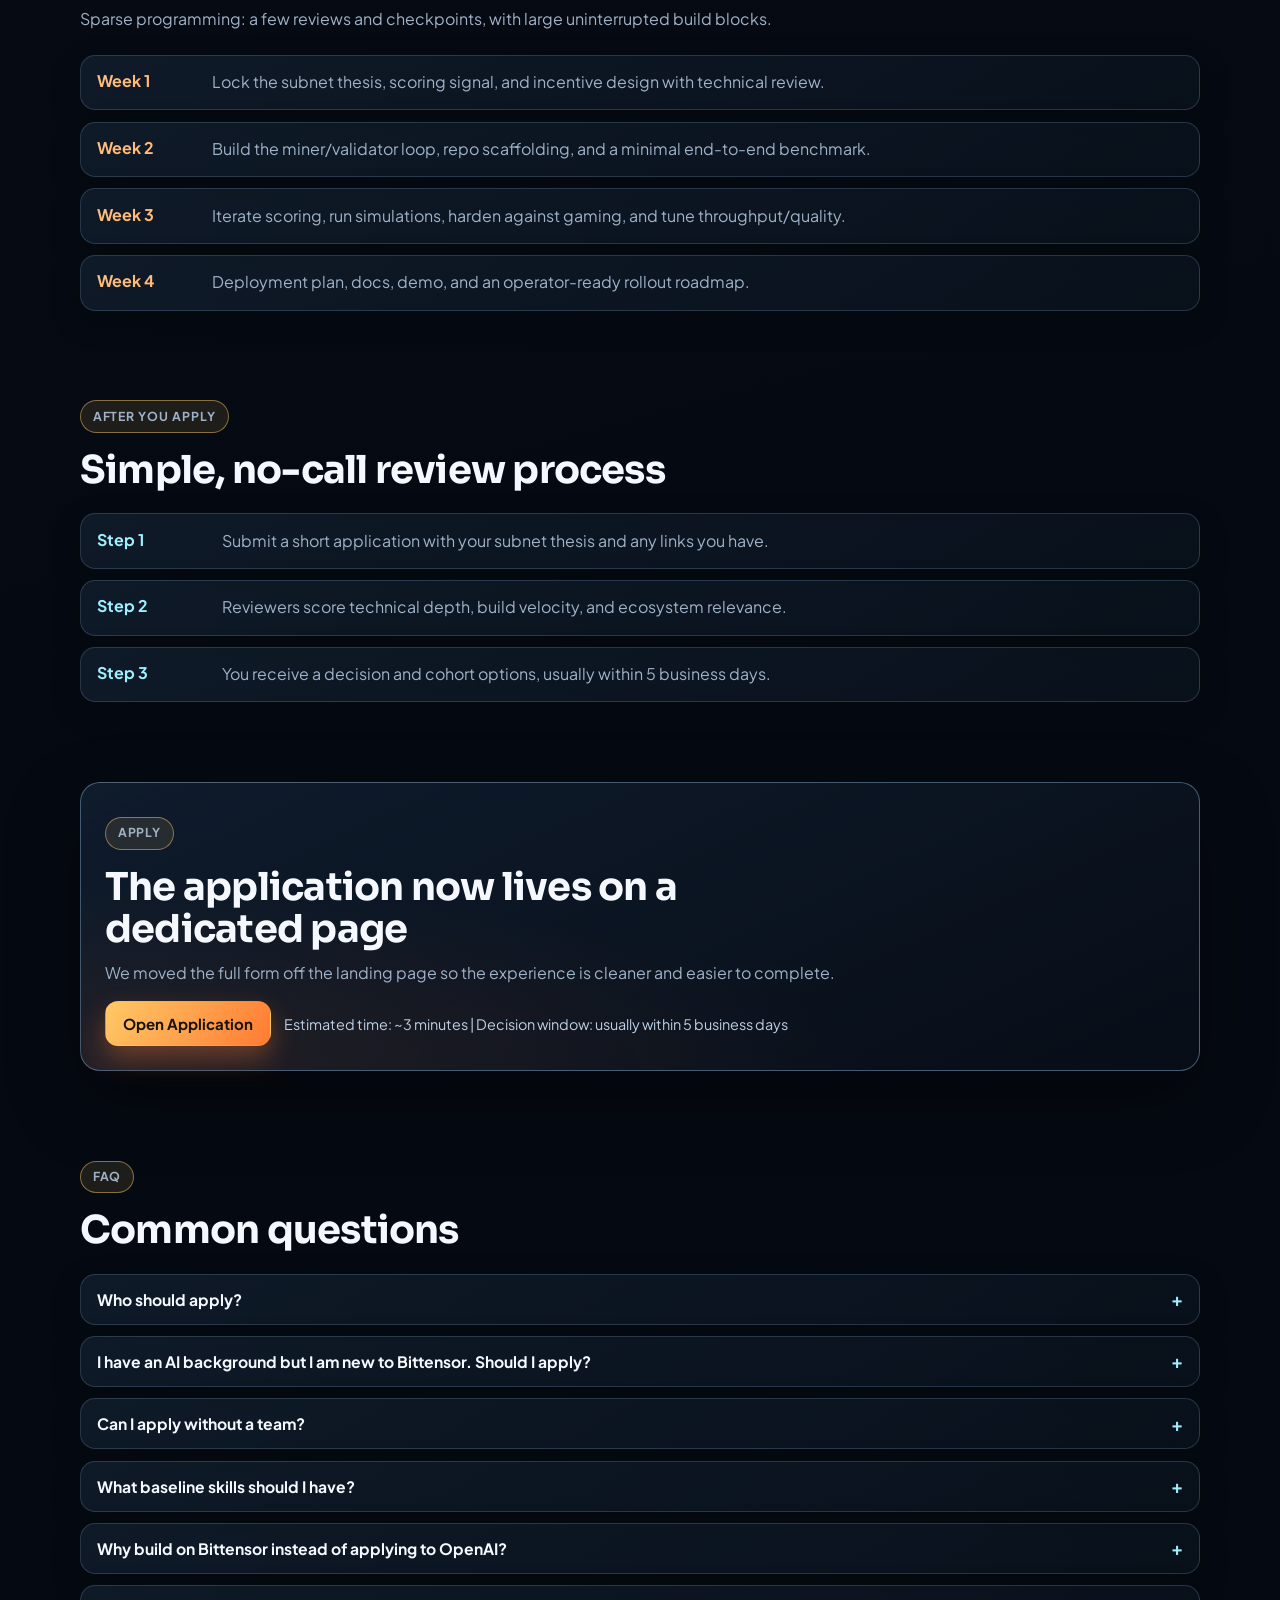
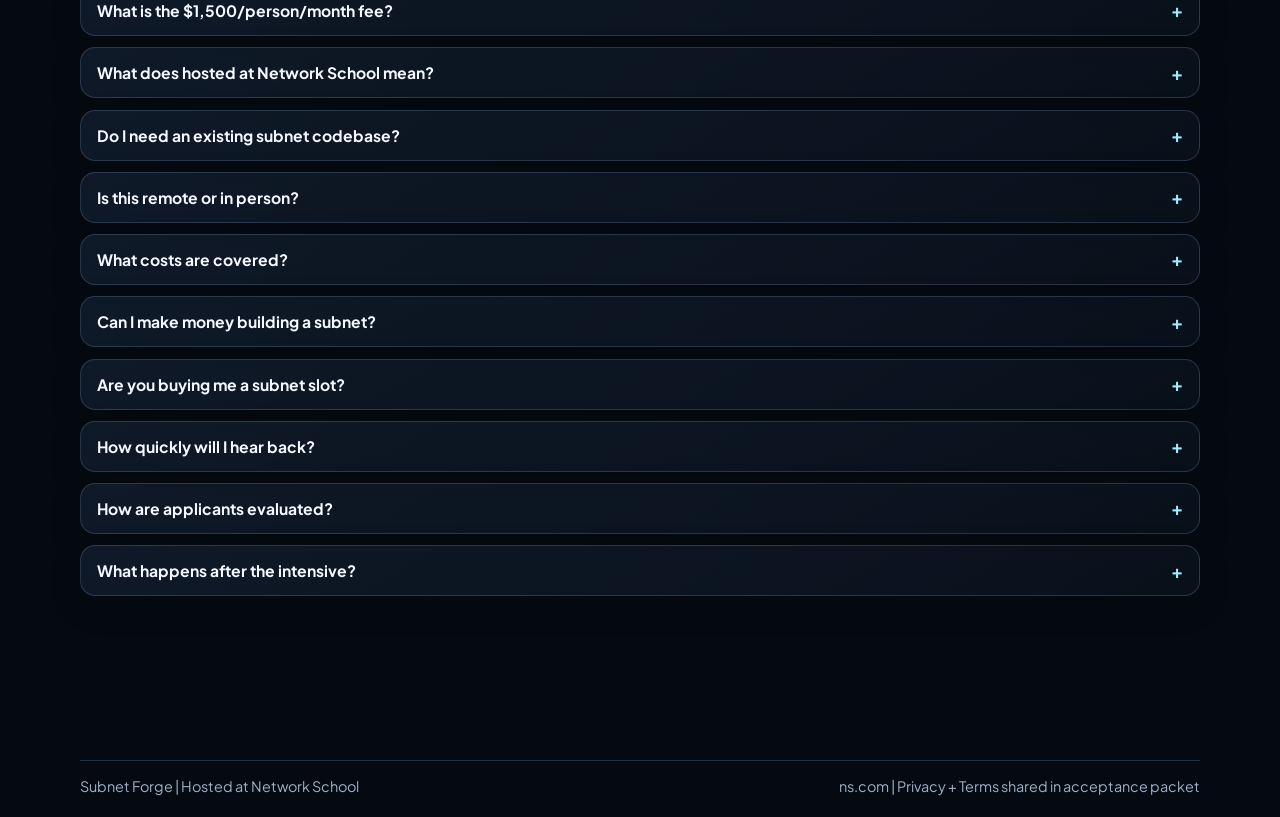
==== commit a0b24642: "chore: update public application pages and styles" ====
--- a/public/index.html
+++ b/public/index.html
@@ -4,10 +4,10 @@
   <meta charset="utf-8" />
   <meta name="viewport" content="width=device-width, initial-scale=1" />
   <title>Subnet Forge | Hosted at Network School</title>
-  <meta name="description" content="Subnet Forge is a one-week Bittensor subnet intensive hosted at Network School for teams and individuals. Tuition is free; on-site food and accommodation is $1,500/person/month." />
+  <meta name="description" content="Subnet Forge is a one-month, build-first Bittensor subnet program hosted at Network School for teams and individuals. Tuition is free; on-site food and accommodation is $1,500/person/month." />
   <link rel="preconnect" href="https://fonts.googleapis.com" />
   <link rel="preconnect" href="https://fonts.gstatic.com" crossorigin />
-  <link href="https://fonts.googleapis.com/css2?family=Syne:wght@500;700;800&family=Space+Grotesk:wght@400;500;600;700&display=swap" rel="stylesheet" />
+  <link href="https://fonts.googleapis.com/css2?family=Plus+Jakarta+Sans:wght@400;500;600;700;800&family=Sora:wght@500;600;700;800&display=swap" rel="stylesheet" />
   <link rel="stylesheet" href="styles.css" />
 </head>
 <body>
@@ -25,24 +25,24 @@
       <a href="#logistics">Logistics</a>
       <a href="#schedule">Schedule</a>
       <a href="#faq">FAQ</a>
-      <a class="nav-cta" href="#apply">Apply</a>
+      <a class="nav-cta" href="apply.html">Apply</a>
     </nav>
   </header>
 
   <main id="top">
     <section class="hero reveal">
-      <p class="eyebrow">Bittensor Subnet Builder Intensive</p>
-      <h1>Build a subnet in 7 days. Ship it with operators behind you.</h1>
+      <p class="eyebrow">Bittensor Subnet Builder Program</p>
+      <h1>Build a subnet in 30 days. Ship it with operators behind you.</h1>
       <p class="hero-copy">
-        Subnet Forge is a focused one-week sprint hosted at Network School for teams and solo builders who want to design,
-        implement, benchmark, and present a production-ready Bittensor subnet.
+        Subnet Forge is a focused one-month residency hosted at Network School for teams and solo builders who want to design,
+        implement, benchmark, and present a production-ready Bittensor subnet. Sparse programming: mostly build time.
       </p>
       <div class="hero-actions">
-        <a class="btn btn-primary" href="#apply">Apply Now</a>
+        <a class="btn btn-primary" href="apply.html">Apply Now</a>
         <a class="btn btn-ghost" href="https://ns.com" target="_blank" rel="noreferrer">About Network School</a>
       </div>
       <ul class="hero-meta">
-        <li><strong>Format:</strong> 1-week intensive</li>
+        <li><strong>Format:</strong> 1-month program</li>
         <li><strong>Who:</strong> teams + individuals</li>
         <li><strong>Tuition:</strong> $0 for accepted builders</li>
         <li><strong>On-site package:</strong> $1,500/person/month (food + accommodation)</li>
@@ -72,7 +72,7 @@
         </article>
         <article class="logistics-card">
           <h3>Cohort cadence</h3>
-          <p>Rolling admissions with recurring one-week cohorts throughout the year.</p>
+          <p>Rolling admissions with recurring one-month cohorts throughout the year.</p>
         </article>
         <article class="logistics-card">
           <h3>Decision timeline</h3>
@@ -88,7 +88,7 @@
     <section id="program" class="program reveal">
       <div class="section-head">
         <p class="eyebrow">What You Get</p>
-        <h2>Designed to compress months of subnet work into one week</h2>
+        <h2>Designed to turn a subnet thesis into a shipped subnet in one month</h2>
       </div>
       <div class="cards">
         <article class="card">
@@ -185,37 +185,26 @@
 
     <section id="schedule" class="schedule reveal">
       <div class="section-head">
-        <p class="eyebrow">1-Week Breakdown</p>
-        <h2>How the week runs</h2>
+        <p class="eyebrow">1-Month Breakdown</p>
+        <h2>How the month runs</h2>
+        <p>Sparse programming: a few reviews and checkpoints, with large uninterrupted build blocks.</p>
       </div>
       <ol class="timeline">
         <li>
-          <span>Day 1</span>
-          <p>Subnet strategy, problem framing, and token incentive design review.</p>
-        </li>
-        <li>
-          <span>Day 2</span>
-          <p>Protocol architecture, repo scaffolding, validator/miner interfaces.</p>
-        </li>
-        <li>
-          <span>Day 3</span>
-          <p>Core implementation, scoring function iteration, attack surface checks.</p>
-        </li>
-        <li>
-          <span>Day 4</span>
-          <p>Simulation runs, benchmark tuning, and operator-readiness improvements.</p>
-        </li>
-        <li>
-          <span>Day 5</span>
-          <p>Deployment plan, documentation sprint, and mentor review checkpoint.</p>
-        </li>
-        <li>
-          <span>Day 6</span>
-          <p>Dry-run demo, stress tests, and technical debt cleanup.</p>
-        </li>
-        <li>
-          <span>Day 7</span>
-          <p>Final demo day: subnet walkthrough, metrics, and next-step roadmap.</p>
+          <span>Week 1</span>
+          <p>Lock the subnet thesis, scoring signal, and incentive design with technical review.</p>
+        </li>
+        <li>
+          <span>Week 2</span>
+          <p>Build the miner/validator loop, repo scaffolding, and a minimal end-to-end benchmark.</p>
+        </li>
+        <li>
+          <span>Week 3</span>
+          <p>Iterate scoring, run simulations, harden against gaming, and tune throughput/quality.</p>
+        </li>
+        <li>
+          <span>Week 4</span>
+          <p>Deployment plan, docs, demo, and an operator-ready rollout roadmap.</p>
         </li>
       </ol>
     </section>
@@ -228,7 +217,7 @@
       <ol class="steps">
         <li>
           <span>Step 1</span>
-          <p>Submit your application with relevant links and a concrete subnet thesis.</p>
+          <p>Submit a short application with your subnet thesis and any links you have.</p>
         </li>
         <li>
           <span>Step 2</span>
@@ -241,102 +230,16 @@
       </ol>
     </section>
 
-    <section id="apply" class="apply reveal">
+    <section class="apply-portal reveal">
       <div class="section-head">
         <p class="eyebrow">Apply</p>
-        <h2>Submit your application</h2>
-        <p>Accepted participants join by application only. No calls required. Solo applicants are welcome.</p>
-      </div>
-
-      <form class="application-form" action="https://formsubmit.co/applications@ns.com" method="POST" novalidate>
-        <input type="hidden" name="_subject" value="Subnet Forge Application" />
-        <input type="hidden" name="_captcha" value="false" />
-        <input type="hidden" name="_template" value="table" />
-
-        <label>
-          Full Name
-          <input type="text" name="full_name" required />
-        </label>
-
-        <label>
-          Email
-          <input type="email" name="email" required />
-        </label>
-
-        <label>
-          Applicant Type
-          <select name="applicant_type" required>
-            <option value="" selected disabled>Select one</option>
-            <option value="individual">Individual</option>
-            <option value="team">Team</option>
-          </select>
-        </label>
-
-        <label>
-          Preferred Cohort Window
-          <select name="preferred_cohort" required>
-            <option value="" selected disabled>Select one</option>
-            <option value="next_available">Next available</option>
-            <option value="within_30_days">Within 30 days</option>
-            <option value="within_60_days">Within 60 days</option>
-            <option value="later_this_year">Later this year</option>
-          </select>
-        </label>
-
-        <label>
-          In-Person Availability
-          <select name="in_person_availability" required>
-            <option value="" selected disabled>Select one</option>
-            <option value="yes">Yes, I can attend in person</option>
-            <option value="depends_on_dates">Depends on exact dates</option>
-            <option value="no">No, I need remote participation</option>
-          </select>
-        </label>
-
-        <label>
-          Team Name (if applicable)
-          <input type="text" name="team_name" />
-        </label>
-
-        <label>
-          Team Size
-          <input type="number" name="team_size" min="1" max="25" placeholder="1" />
-        </label>
-
-        <label>
-          Primary Role
-          <input type="text" name="role" placeholder="e.g., ML Engineer, Protocol Engineer" required />
-        </label>
-
-        <label>
-          Current Location / Time Zone
-          <input type="text" name="location_timezone" placeholder="e.g., NYC (UTC-5)" required />
-        </label>
-
-        <label>
-          Bittensor / Subnet Experience
-          <textarea name="experience" rows="4" required></textarea>
-        </label>
-
-        <label>
-          What subnet idea do you want to build?
-          <textarea name="subnet_idea" rows="5" required></textarea>
-        </label>
-
-        <label>
-          Links (GitHub, X, portfolio, docs)
-          <textarea name="links" rows="3" placeholder="https://github.com/...\nhttps://x.com/..." required></textarea>
-        </label>
-
-        <label class="checkbox">
-          <input type="checkbox" name="agreement" required />
-          <span>I confirm this application is accurate and I can commit to the full one-week intensive.</span>
-        </label>
-
-        <button class="btn btn-primary" type="submit">Submit Application</button>
-        <p class="form-note">After submission, you should receive a confirmation email. Most decisions are shared within 5 business days.</p>
-        <p class="form-message" role="status" aria-live="polite"></p>
-      </form>
+        <h2>The application now lives on a dedicated page</h2>
+        <p>We moved the full form off the landing page so the experience is cleaner and easier to complete.</p>
+      </div>
+      <div class="apply-portal-actions">
+        <a class="btn btn-primary" href="apply.html">Open Application</a>
+        <p class="apply-portal-meta">Estimated time: ~3 minutes | Decision window: usually within 5 business days</p>
+      </div>
     </section>
 
     <section id="faq" class="faq reveal">
--- a/public/styles.css
+++ b/public/styles.css
@@ -1,14 +1,21 @@
 :root {
-  --bg: #06090d;
-  --bg-soft: #0e141b;
-  --text: #ecf4ff;
-  --muted: #92a1b2;
-  --line: #1d2732;
-  --accent: #8dff44;
-  --accent-2: #1ce0ff;
-  --card: #0b1017;
-  --card-hover: #101823;
-  --danger: #ff595e;
+  --bg: #070e17;
+  --bg-deep: #050a12;
+  --surface: rgba(12, 23, 38, 0.78);
+  --surface-strong: rgba(10, 19, 31, 0.92);
+  --surface-soft: rgba(17, 31, 48, 0.62);
+  --text: #f5f8ff;
+  --muted: #9fb2c8;
+  --line: rgba(116, 146, 179, 0.28);
+  --line-strong: rgba(141, 175, 211, 0.45);
+  --accent: #ff7b33;
+  --accent-soft: #ffc966;
+  --accent-cool: #4de2ff;
+  --success: #6aff9a;
+  --danger: #ff6a77;
+  --shadow-lg: 0 28px 70px rgba(0, 0, 0, 0.45);
+  --radius-lg: 1.2rem;
+  --radius-md: 0.95rem;
 }
 
 * {
@@ -19,27 +26,54 @@
 body {
   margin: 0;
   padding: 0;
-  background: radial-gradient(circle at 85% 5%, rgba(28, 224, 255, 0.14), transparent 35%),
-    radial-gradient(circle at 12% 0%, rgba(141, 255, 68, 0.18), transparent 28%),
-    var(--bg);
-  color: var(--text);
-  font-family: "Space Grotesk", sans-serif;
-  scroll-behavior: smooth;
+  min-height: 100%;
 }
 
 body {
-  min-height: 100vh;
   position: relative;
   overflow-x: hidden;
+  color: var(--text);
+  font-family: "Plus Jakarta Sans", sans-serif;
+  background:
+    radial-gradient(1100px 620px at 88% -6%, rgba(255, 123, 51, 0.18), transparent 60%),
+    radial-gradient(900px 540px at 12% -8%, rgba(77, 226, 255, 0.16), transparent 58%),
+    linear-gradient(165deg, var(--bg) 0%, var(--bg-deep) 66%);
+  scroll-behavior: smooth;
+}
+
+body::before,
+body::after {
+  content: "";
+  position: fixed;
+  z-index: -2;
+  border-radius: 999px;
+  pointer-events: none;
+  filter: blur(38px);
+}
+
+body::before {
+  width: 320px;
+  height: 320px;
+  top: 42%;
+  left: -110px;
+  background: rgba(77, 226, 255, 0.14);
+}
+
+body::after {
+  width: 420px;
+  height: 420px;
+  top: 72%;
+  right: -140px;
+  background: rgba(255, 123, 51, 0.12);
 }
 
 .noise {
   position: fixed;
   inset: 0;
+  z-index: -1;
   pointer-events: none;
-  opacity: 0.18;
-  z-index: -1;
-  background-image: radial-gradient(rgba(255, 255, 255, 0.06) 0.6px, transparent 0.6px);
+  opacity: 0.2;
+  background-image: radial-gradient(rgba(255, 255, 255, 0.05) 0.6px, transparent 0.6px);
   background-size: 3px 3px;
 }
 
@@ -47,8 +81,8 @@
 h2,
 h3 {
   margin: 0;
-  font-family: "Syne", sans-serif;
-  letter-spacing: 0.01em;
+  letter-spacing: -0.02em;
+  font-family: "Sora", sans-serif;
 }
 
 p {
@@ -62,38 +96,51 @@
 
 .site-header {
   position: sticky;
-  top: 0;
-  z-index: 20;
-  backdrop-filter: blur(8px);
-  background: rgba(6, 9, 13, 0.72);
-  border-bottom: 1px solid var(--line);
-  display: flex;
+  top: 0.7rem;
+  z-index: 30;
+  width: min(1180px, 94vw);
+  margin: 0.8rem auto 0;
+  padding: 0.9rem 1.1rem;
+  border-radius: 1rem;
+  border: 1px solid rgba(128, 164, 202, 0.35);
+  background: rgba(8, 14, 24, 0.72);
+  backdrop-filter: blur(14px);
+  display: flex;
+  align-items: center;
   justify-content: space-between;
-  align-items: center;
-  padding: 1rem 4vw;
+  gap: 1rem;
 }
 
 .brand {
   display: inline-flex;
   align-items: center;
-  gap: 0.65rem;
+  gap: 0.7rem;
+  font-size: 1.01rem;
   font-weight: 700;
 }
 
 .brand-mark {
-  width: 12px;
-  height: 12px;
-  border-radius: 3px;
-  background: linear-gradient(120deg, var(--accent), var(--accent-2));
-  box-shadow: 0 0 16px rgba(141, 255, 68, 0.7);
+  width: 13px;
+  height: 13px;
+  border-radius: 4px;
+  background: linear-gradient(130deg, var(--accent), var(--accent-cool));
+  box-shadow:
+    0 0 0 1px rgba(255, 255, 255, 0.4) inset,
+    0 0 25px rgba(255, 123, 51, 0.52);
 }
 
 nav {
   display: inline-flex;
   align-items: center;
   gap: 1rem;
+  flex-wrap: wrap;
   color: var(--muted);
-  font-weight: 500;
+  font-size: 0.92rem;
+  font-weight: 600;
+}
+
+nav a {
+  transition: color 0.2s ease;
 }
 
 nav a:hover {
@@ -101,69 +148,94 @@
 }
 
 .nav-cta {
-  padding: 0.5rem 0.9rem;
-  border: 1px solid var(--line);
+  color: #0c1119;
+  background: linear-gradient(120deg, var(--accent-soft), var(--accent));
   border-radius: 999px;
+  padding: 0.45rem 0.9rem;
+  box-shadow: 0 6px 20px rgba(255, 123, 51, 0.3);
 }
 
 main {
   width: min(1120px, 92vw);
   margin: 0 auto;
-  padding: 2.5rem 0 5rem;
+  padding: 2.5rem 0 5.2rem;
 }
 
 section {
-  margin-bottom: 5.5rem;
+  margin-bottom: 5rem;
 }
 
 .hero {
-  padding-top: 2rem;
+  position: relative;
+  overflow: hidden;
+  border-radius: 1.5rem;
+  border: 1px solid var(--line-strong);
+  background:
+    radial-gradient(80% 120% at 84% 10%, rgba(255, 123, 51, 0.15), transparent 58%),
+    radial-gradient(80% 120% at 10% 0%, rgba(77, 226, 255, 0.11), transparent 56%),
+    linear-gradient(160deg, rgba(16, 29, 46, 0.88), rgba(8, 14, 23, 0.9));
+  box-shadow: var(--shadow-lg);
+  padding: clamp(1.5rem, 3.7vw, 2.5rem);
+}
+
+.hero::before {
+  content: "";
+  position: absolute;
+  width: 240px;
+  height: 240px;
+  border-radius: 50%;
+  right: -84px;
+  bottom: -96px;
+  background: radial-gradient(circle, rgba(77, 226, 255, 0.2), transparent 66%);
+  pointer-events: none;
 }
 
 .eyebrow {
-  display: inline-block;
+  display: inline-flex;
+  align-items: center;
+  border: 1px solid rgba(255, 201, 102, 0.48);
+  border-radius: 999px;
+  background: rgba(255, 201, 102, 0.1);
+  color: #ffe4b0;
+  font-size: 0.77rem;
+  font-weight: 700;
+  letter-spacing: 0.08em;
+  text-transform: uppercase;
+  padding: 0.33rem 0.72rem;
   margin-bottom: 1rem;
-  border: 1px solid rgba(141, 255, 68, 0.42);
-  color: var(--accent);
-  border-radius: 999px;
-  font-weight: 600;
-  font-size: 0.8rem;
-  padding: 0.3rem 0.65rem;
-  letter-spacing: 0.05em;
-  text-transform: uppercase;
 }
 
 .hero h1 {
-  font-size: clamp(2.25rem, 5vw, 4.45rem);
-  line-height: 1.04;
   max-width: 14ch;
+  font-size: clamp(2.2rem, 5vw, 4.5rem);
+  line-height: 1.02;
 }
 
 .hero-copy {
-  margin-top: 1.2rem;
+  margin-top: 1.15rem;
   max-width: 62ch;
-  color: var(--muted);
-  font-size: 1.08rem;
-  line-height: 1.65;
+  color: #c6d4e6;
+  font-size: 1.06rem;
+  line-height: 1.75;
 }
 
 .hero-actions {
-  margin-top: 1.7rem;
-  display: flex;
+  margin-top: 1.8rem;
+  display: flex;
+  flex-wrap: wrap;
   gap: 0.8rem;
-  flex-wrap: wrap;
 }
 
 .btn {
   display: inline-flex;
   align-items: center;
   justify-content: center;
-  font-size: 0.98rem;
-  font-weight: 700;
-  border-radius: 0.75rem;
+  border-radius: 0.82rem;
   border: 1px solid transparent;
-  padding: 0.75rem 1.05rem;
-  transition: transform 0.2s ease, box-shadow 0.2s ease, background 0.2s ease;
+  padding: 0.74rem 1.05rem;
+  font-size: 0.94rem;
+  font-weight: 700;
+  transition: transform 0.2s ease, box-shadow 0.2s ease, border-color 0.2s ease, background 0.2s ease;
 }
 
 .btn:hover {
@@ -171,69 +243,83 @@
 }
 
 .btn-primary {
-  background: linear-gradient(110deg, var(--accent), #b8ff7e);
-  color: #041103;
-  box-shadow: 0 8px 24px rgba(141, 255, 68, 0.35);
+  color: #161209;
+  background: linear-gradient(120deg, var(--accent-soft), var(--accent));
+  box-shadow: 0 12px 26px rgba(255, 123, 51, 0.34);
 }
 
 .btn-primary:hover {
-  box-shadow: 0 12px 28px rgba(141, 255, 68, 0.45);
+  box-shadow: 0 14px 34px rgba(255, 123, 51, 0.44);
 }
 
 .btn-ghost {
-  border-color: #2a3747;
   color: var(--text);
-  background: rgba(255, 255, 255, 0.02);
+  border-color: rgba(134, 171, 211, 0.42);
+  background: rgba(255, 255, 255, 0.03);
+}
+
+.btn-ghost:hover {
+  border-color: rgba(77, 226, 255, 0.62);
 }
 
 .hero-meta {
-  margin: 1.5rem 0 0;
+  margin: 1.45rem 0 0;
   padding: 0;
   list-style: none;
   display: flex;
   flex-wrap: wrap;
-  gap: 1.2rem;
+  gap: 0.7rem;
+}
+
+.hero-meta li {
+  border: 1px solid rgba(134, 171, 211, 0.34);
+  background: rgba(9, 16, 27, 0.58);
+  border-radius: 999px;
+  padding: 0.42rem 0.72rem;
   color: var(--muted);
-  font-size: 0.95rem;
+  font-size: 0.88rem;
 }
 
 .hero-meta strong {
-  color: var(--text);
+  color: #ecf3ff;
 }
 
 .footnote {
-  margin-top: 0.6rem;
-  color: #7f90a5;
-  font-size: 0.85rem;
+  margin-top: 0.8rem;
+  color: #8ca3be;
+  font-size: 0.82rem;
 }
 
 .trust {
-  border-top: 1px solid var(--line);
-  border-bottom: 1px solid var(--line);
-  padding: 1.1rem 0;
-  display: flex;
-  gap: 1.5rem;
+  display: flex;
   align-items: center;
   justify-content: space-between;
   flex-wrap: wrap;
+  gap: 1rem;
+  border-radius: 1rem;
+  border: 1px solid var(--line);
+  background: var(--surface-soft);
+  padding: 1rem 1.15rem;
 }
 
 .trust p {
-  color: var(--muted);
+  color: #c2d2e7;
 }
 
 .trust-grid {
   display: flex;
   flex-wrap: wrap;
-  gap: 0.65rem;
+  gap: 0.55rem;
 }
 
 .trust-grid span {
-  border: 1px solid #253140;
   border-radius: 999px;
-  padding: 0.4rem 0.75rem;
-  font-size: 0.88rem;
-  font-weight: 600;
+  border: 1px solid rgba(133, 171, 211, 0.4);
+  background: rgba(8, 14, 23, 0.58);
+  color: #d8e5f5;
+  font-size: 0.84rem;
+  font-weight: 700;
+  padding: 0.39rem 0.74rem;
 }
 
 .section-head {
@@ -241,313 +327,203 @@
 }
 
 .section-head h2 {
-  font-size: clamp(1.55rem, 3vw, 2.6rem);
-  line-height: 1.12;
-  max-width: 22ch;
+  max-width: 24ch;
+  font-size: clamp(1.6rem, 3vw, 2.8rem);
+  line-height: 1.1;
 }
 
 .section-head p {
-  margin-top: 0.55rem;
+  margin-top: 0.6rem;
+  max-width: 64ch;
   color: var(--muted);
+  line-height: 1.62;
 }
 
 .cards {
   display: grid;
   grid-template-columns: repeat(3, minmax(0, 1fr));
-  gap: 0.95rem;
-}
-
-.card {
+  gap: 1rem;
+}
+
+.card,
+.logistics-card,
+.benchmark-card,
+.timeline li,
+.steps li,
+.faq-item {
+  border-radius: var(--radius-md);
   border: 1px solid var(--line);
-  background: linear-gradient(170deg, #0d131c, #0b1017);
-  border-radius: 1rem;
-  padding: 1.15rem;
-  transition: background 0.2s ease, border-color 0.2s ease, transform 0.2s ease;
-}
-
-.card:hover {
+  background:
+    linear-gradient(150deg, rgba(18, 30, 45, 0.82), rgba(9, 17, 28, 0.9));
+  box-shadow: 0 10px 30px rgba(0, 0, 0, 0.22);
+}
+
+.card,
+.logistics-card,
+.benchmark-card {
+  padding: 1.05rem;
+  transition: transform 0.2s ease, border-color 0.2s ease;
+}
+
+.card:hover,
+.logistics-card:hover,
+.benchmark-card:hover {
   transform: translateY(-3px);
-  border-color: #344355;
-  background: var(--card-hover);
-}
-
-.card h3 {
-  font-size: 1.15rem;
-  margin-bottom: 0.6rem;
-}
-
-.card p {
+  border-color: rgba(179, 206, 236, 0.56);
+}
+
+.card h3,
+.logistics-card h3,
+.benchmark-card h3 {
+  font-size: 1.09rem;
+  margin-bottom: 0.52rem;
+}
+
+.card p,
+.logistics-card p,
+.benchmark-card p {
   color: var(--muted);
   line-height: 1.58;
 }
 
 .program-note {
   margin-top: 1rem;
-  border-left: 3px solid var(--accent-2);
-  padding: 0.8rem 0 0.8rem 0.9rem;
-  color: #cbf6ff;
-  background: rgba(28, 224, 255, 0.06);
-  border-radius: 0.5rem;
+  border: 1px solid rgba(77, 226, 255, 0.35);
+  border-left: 3px solid var(--accent-cool);
+  border-radius: 0.8rem;
+  background: rgba(77, 226, 255, 0.08);
+  color: #d9f8ff;
+  padding: 0.88rem 1rem;
 }
 
 .logistics-grid {
   display: grid;
   grid-template-columns: repeat(2, minmax(0, 1fr));
-  gap: 0.85rem;
-}
-
-.logistics-card {
-  border: 1px solid var(--line);
-  background: rgba(255, 255, 255, 0.015);
-  border-radius: 0.95rem;
-  padding: 1rem;
-}
-
-.logistics-card h3 {
-  font-size: 1.08rem;
-  margin-bottom: 0.5rem;
-}
-
-.logistics-card p {
-  color: var(--muted);
-  line-height: 1.55;
-}
-
-.logistics-card a {
-  color: var(--accent-2);
+  gap: 0.9rem;
+}
+
+.logistics-card a,
+.benchmarks .section-head p a {
+  color: #9df0ff;
   text-decoration: underline;
-  text-decoration-color: rgba(28, 224, 255, 0.45);
-  text-underline-offset: 2px;
-}
-
-.benchmarks .section-head p a {
-  color: var(--accent-2);
-  text-decoration: underline;
-  text-decoration-color: rgba(28, 224, 255, 0.45);
+  text-decoration-color: rgba(157, 240, 255, 0.5);
   text-underline-offset: 2px;
 }
 
 .benchmark-grid {
   display: grid;
   grid-template-columns: repeat(3, minmax(0, 1fr));
-  gap: 0.85rem;
-}
-
-.benchmark-card {
-  border: 1px solid var(--line);
-  border-radius: 0.95rem;
-  background: rgba(255, 255, 255, 0.015);
-  padding: 0.95rem;
-}
-
-.benchmark-card h3 {
-  font-size: 1.1rem;
-  margin-bottom: 0.38rem;
+  gap: 0.9rem;
 }
 
 .benchmark-card p {
-  color: var(--muted);
   font-size: 0.92rem;
-  margin-bottom: 0.72rem;
+  margin-bottom: 0.68rem;
 }
 
 .benchmark-card a {
   display: inline-flex;
-  border: 1px solid #294057;
-  color: #cef7ff;
+  align-items: center;
   border-radius: 999px;
-  padding: 0.35rem 0.68rem;
-  font-weight: 600;
-  font-size: 0.87rem;
-  background: rgba(28, 224, 255, 0.08);
-}
-
-.benchmark-card a:hover {
-  border-color: rgba(28, 224, 255, 0.7);
-}
-
-.timeline {
+  border: 1px solid rgba(77, 226, 255, 0.44);
+  background: rgba(77, 226, 255, 0.1);
+  color: #cff8ff;
+  font-size: 0.84rem;
+  font-weight: 700;
+  padding: 0.34rem 0.66rem;
+}
+
+.timeline,
+.steps,
+.faq-list {
   margin: 0;
   padding: 0;
   list-style: none;
   display: grid;
-  gap: 0.65rem;
+  gap: 0.7rem;
+}
+
+.timeline li,
+.steps li {
+  display: grid;
+  align-items: start;
+  gap: 0.95rem;
+  padding: 0.9rem 1rem;
 }
 
 .timeline li {
-  border: 1px solid var(--line);
-  background: rgba(255, 255, 255, 0.01);
-  border-radius: 0.9rem;
-  padding: 0.9rem 1rem;
-  display: grid;
-  grid-template-columns: 90px 1fr;
-  gap: 1rem;
-  align-items: start;
+  grid-template-columns: 100px 1fr;
+}
+
+.steps li {
+  grid-template-columns: 110px 1fr;
 }
 
 .timeline span {
-  color: var(--accent);
-  font-weight: 700;
-}
-
-.timeline p {
-  color: var(--muted);
-  line-height: 1.45;
-}
-
-.steps {
-  margin: 0;
-  padding: 0;
-  list-style: none;
-  display: grid;
-  gap: 0.65rem;
-}
-
-.steps li {
-  border: 1px solid var(--line);
-  border-radius: 0.9rem;
-  background: rgba(255, 255, 255, 0.01);
-  padding: 0.9rem 1rem;
-  display: grid;
-  grid-template-columns: 100px 1fr;
-  gap: 1rem;
-  align-items: start;
+  color: #ffbb79;
+  font-weight: 700;
 }
 
 .steps span {
-  color: var(--accent-2);
-  font-weight: 700;
-}
-
+  color: #9eefff;
+  font-weight: 700;
+}
+
+.timeline p,
 .steps p {
   color: var(--muted);
-  line-height: 1.5;
-}
-
-.apply {
-  border: 1px solid var(--line);
-  border-radius: 1rem;
-  padding: clamp(1rem, 3vw, 1.4rem);
-  background: linear-gradient(180deg, rgba(20, 28, 38, 0.48), rgba(9, 14, 21, 0.75));
-}
-
-.application-form {
-  display: grid;
-  grid-template-columns: 1fr 1fr;
+  line-height: 1.55;
+}
+
+.apply-portal {
+  border-radius: 1.25rem;
+  border: 1px solid var(--line-strong);
+  background:
+    radial-gradient(130% 120% at 0% 100%, rgba(255, 123, 51, 0.1), transparent 54%),
+    linear-gradient(155deg, rgba(16, 30, 48, 0.9), rgba(8, 14, 23, 0.94));
+  padding: clamp(1.1rem, 3vw, 1.5rem);
+  box-shadow: var(--shadow-lg);
+}
+
+.apply-portal .section-head {
+  margin-bottom: 1rem;
+}
+
+.apply-portal-actions {
+  display: flex;
+  align-items: center;
   gap: 0.85rem;
-}
-
-.application-form label {
-  display: grid;
-  gap: 0.4rem;
-  font-weight: 600;
-  font-size: 0.92rem;
-}
-
-.application-form input,
-.application-form select,
-.application-form textarea {
-  width: 100%;
-  border: 1px solid #243143;
-  border-radius: 0.65rem;
-  background: #080d13;
-  color: var(--text);
-  font-family: "Space Grotesk", sans-serif;
-  font-size: 0.95rem;
-  padding: 0.62rem 0.7rem;
-}
-
-.application-form textarea {
-  resize: vertical;
-  min-height: 84px;
-}
-
-.application-form input:focus,
-.application-form select:focus,
-.application-form textarea:focus {
-  outline: none;
-  border-color: var(--accent-2);
-  box-shadow: 0 0 0 3px rgba(28, 224, 255, 0.17);
-}
-
-.application-form textarea[name="experience"],
-.application-form textarea[name="subnet_idea"],
-.application-form textarea[name="links"] {
-  grid-column: 1 / -1;
-}
-
-.checkbox {
-  grid-column: 1 / -1;
-  display: flex;
-  gap: 0.6rem;
-  align-items: flex-start;
-  font-weight: 500;
-  color: var(--muted);
-}
-
-.checkbox input {
-  width: 16px;
-  height: 16px;
-  margin-top: 2px;
-}
-
-.application-form button,
-.form-note,
-.form-message {
-  grid-column: 1 / -1;
-}
-
-.form-note {
-  margin-top: -0.2rem;
-  color: #8393a7;
-  font-size: 0.8rem;
-}
-
-.form-message {
-  min-height: 1.2em;
-  font-size: 0.92rem;
-  color: #b9c4d3;
-}
-
-.form-message.error {
-  color: var(--danger);
-}
-
-.form-message.success {
-  color: var(--accent);
-}
-
-.faq-list {
-  display: grid;
-  gap: 0.65rem;
+  flex-wrap: wrap;
+}
+
+.apply-portal-meta {
+  color: #bdd0e6;
+  font-size: 0.9rem;
 }
 
 .faq-item {
-  border: 1px solid var(--line);
-  border-radius: 0.85rem;
   overflow: hidden;
-  background: #090f15;
 }
 
 .faq-question {
   width: 100%;
-  text-align: left;
+  border: 0;
   background: transparent;
   color: var(--text);
-  border: 0;
   cursor: pointer;
-  font-family: "Space Grotesk", sans-serif;
-  font-size: 1rem;
-  font-weight: 600;
-  padding: 0.95rem 1rem;
-  display: flex;
+  text-align: left;
+  font-family: "Plus Jakarta Sans", sans-serif;
+  font-size: 0.98rem;
+  font-weight: 700;
+  padding: 0.94rem 1rem;
+  display: flex;
+  align-items: center;
   justify-content: space-between;
-  align-items: center;
 }
 
 .faq-question::after {
   content: "+";
-  color: var(--accent-2);
+  color: #9feeff;
   font-size: 1.15rem;
   line-height: 1;
 }
@@ -559,49 +535,52 @@
 .faq-answer {
   max-height: 0;
   overflow: hidden;
-  transition: max-height 0.25s ease;
+  transition: max-height 0.3s ease;
 }
 
 .faq-answer p {
+  color: var(--muted);
+  line-height: 1.6;
   padding: 0 1rem 1rem;
-  color: var(--muted);
-  line-height: 1.55;
 }
 
 .site-footer {
+  width: min(1120px, 92vw);
+  margin: 0 auto 1.4rem;
   border-top: 1px solid var(--line);
-  color: var(--muted);
-  padding: 1.2rem 4vw 2rem;
+  padding-top: 1rem;
+  color: #9eb1c8;
+  font-size: 0.9rem;
   display: flex;
   justify-content: space-between;
   flex-wrap: wrap;
-  gap: 0.8rem;
+  gap: 0.75rem;
 }
 
 .reveal {
   opacity: 0;
   transform: translateY(14px);
-  animation: rise 0.8s ease forwards;
+  animation: rise 0.72s ease forwards;
 }
 
 .reveal:nth-of-type(2) {
-  animation-delay: 0.07s;
+  animation-delay: 0.08s;
 }
 
 .reveal:nth-of-type(3) {
-  animation-delay: 0.12s;
+  animation-delay: 0.14s;
 }
 
 .reveal:nth-of-type(4) {
-  animation-delay: 0.17s;
+  animation-delay: 0.2s;
 }
 
 .reveal:nth-of-type(5) {
-  animation-delay: 0.22s;
+  animation-delay: 0.26s;
 }
 
 .reveal:nth-of-type(6) {
-  animation-delay: 0.27s;
+  animation-delay: 0.32s;
 }
 
 @keyframes rise {
@@ -611,59 +590,74 @@
   }
 }
 
-@media (max-width: 960px) {
+@media (max-width: 1060px) {
   .cards {
+    grid-template-columns: 1fr 1fr;
+  }
+
+  .benchmark-grid {
+    grid-template-columns: 1fr 1fr;
+  }
+}
+
+@media (max-width: 860px) {
+  .site-header {
+    top: 0.5rem;
+    padding: 0.85rem 0.9rem;
+  }
+
+  nav {
+    gap: 0.72rem;
+    font-size: 0.86rem;
+  }
+
+  .cards,
+  .logistics-grid,
+  .benchmark-grid {
     grid-template-columns: 1fr;
   }
 
-  .logistics-grid {
-    grid-template-columns: 1fr;
-  }
-
-  .benchmark-grid {
-    grid-template-columns: repeat(2, minmax(0, 1fr));
-  }
-
-  .application-form {
-    grid-template-columns: 1fr;
-  }
-
-  .timeline li {
-    grid-template-columns: 1fr;
-    gap: 0.45rem;
-  }
-
+  .timeline li,
   .steps li {
     grid-template-columns: 1fr;
     gap: 0.45rem;
   }
 
-  nav {
-    gap: 0.7rem;
-    font-size: 0.92rem;
+  .hero-meta {
+    gap: 0.55rem;
   }
 }
 
 @media (max-width: 680px) {
   .site-header {
+    margin-top: 0.55rem;
     flex-direction: column;
     align-items: flex-start;
-    gap: 0.7rem;
   }
 
   nav {
-    flex-wrap: wrap;
+    width: 100%;
+  }
+
+  nav a {
+    white-space: nowrap;
   }
 
   section {
     margin-bottom: 4.2rem;
   }
 
-  .hero h1 {
-    max-width: 100%;
-  }
-
-  .benchmark-grid {
-    grid-template-columns: 1fr;
-  }
-}
+  .hero {
+    border-radius: 1.25rem;
+  }
+}
+
+@media (prefers-reduced-motion: reduce) {
+  *,
+  *::before,
+  *::after {
+    animation: none !important;
+    transition: none !important;
+    scroll-behavior: auto !important;
+  }
+}
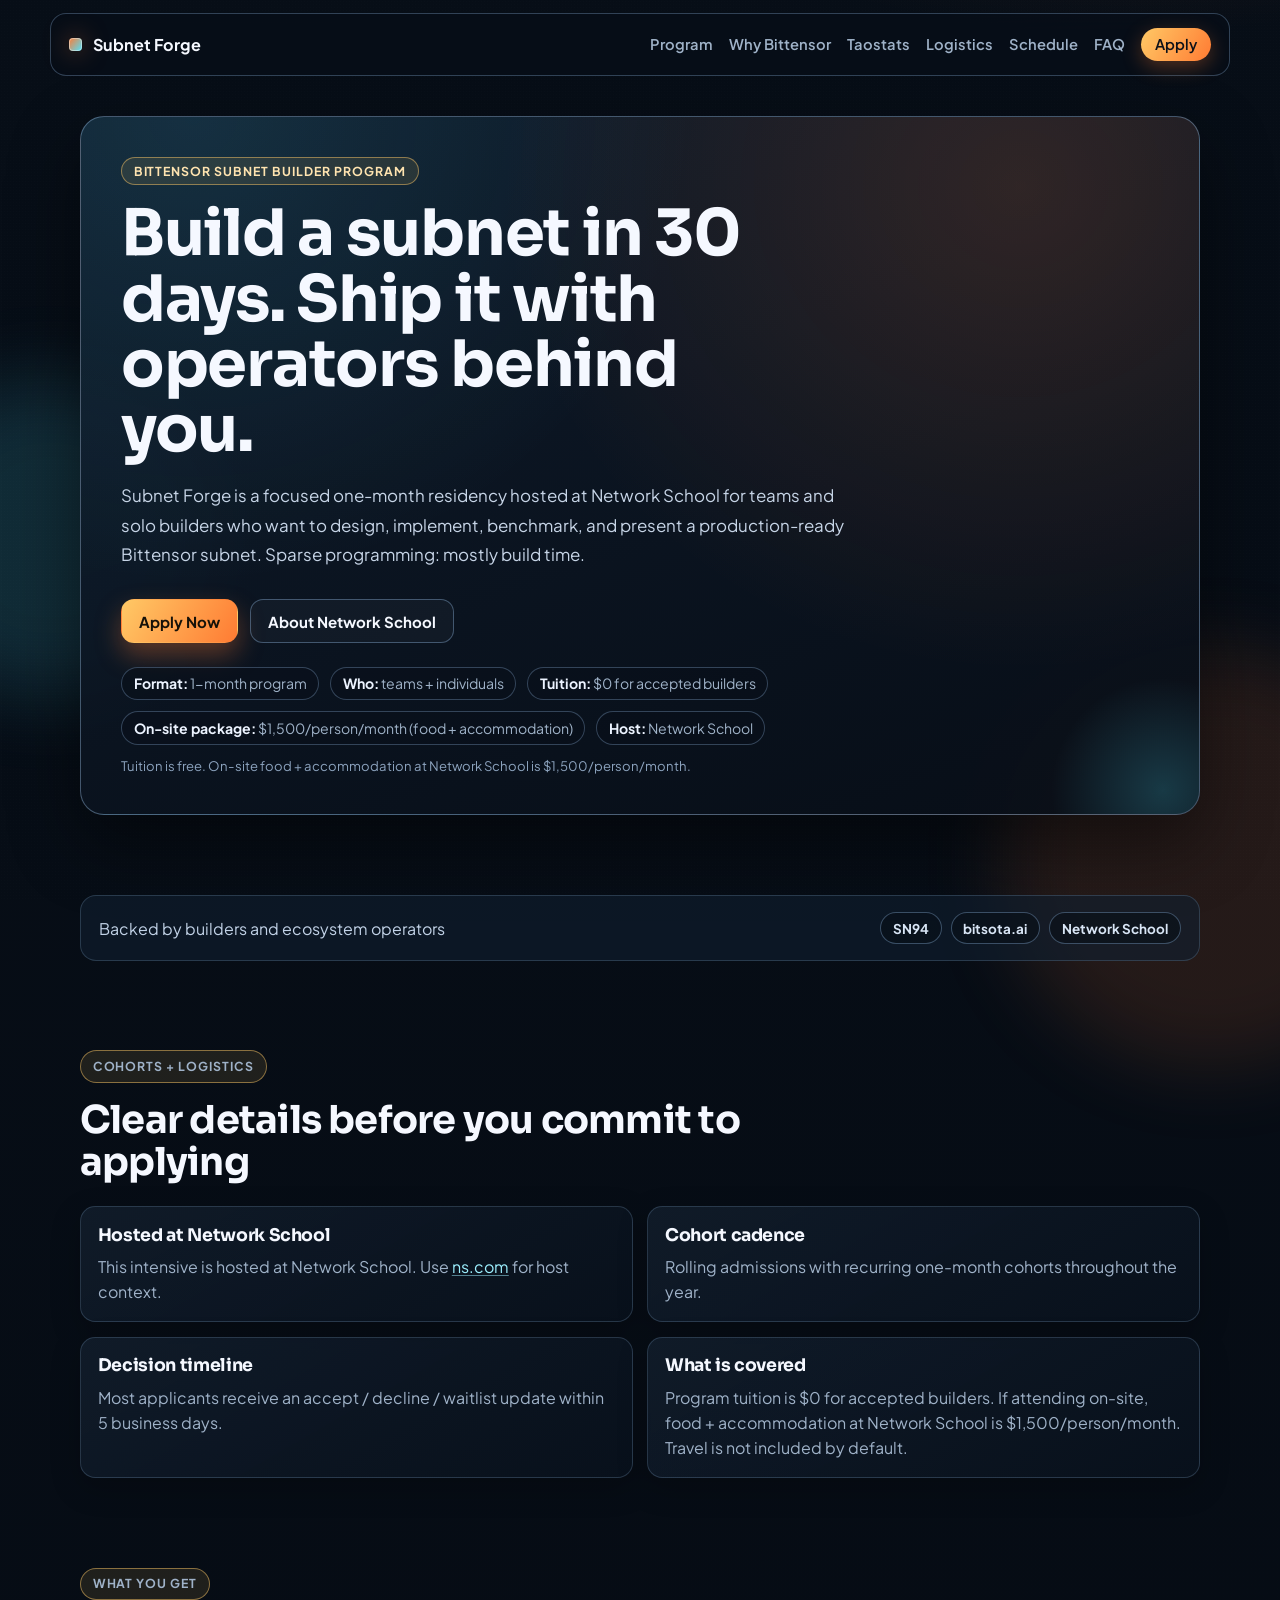
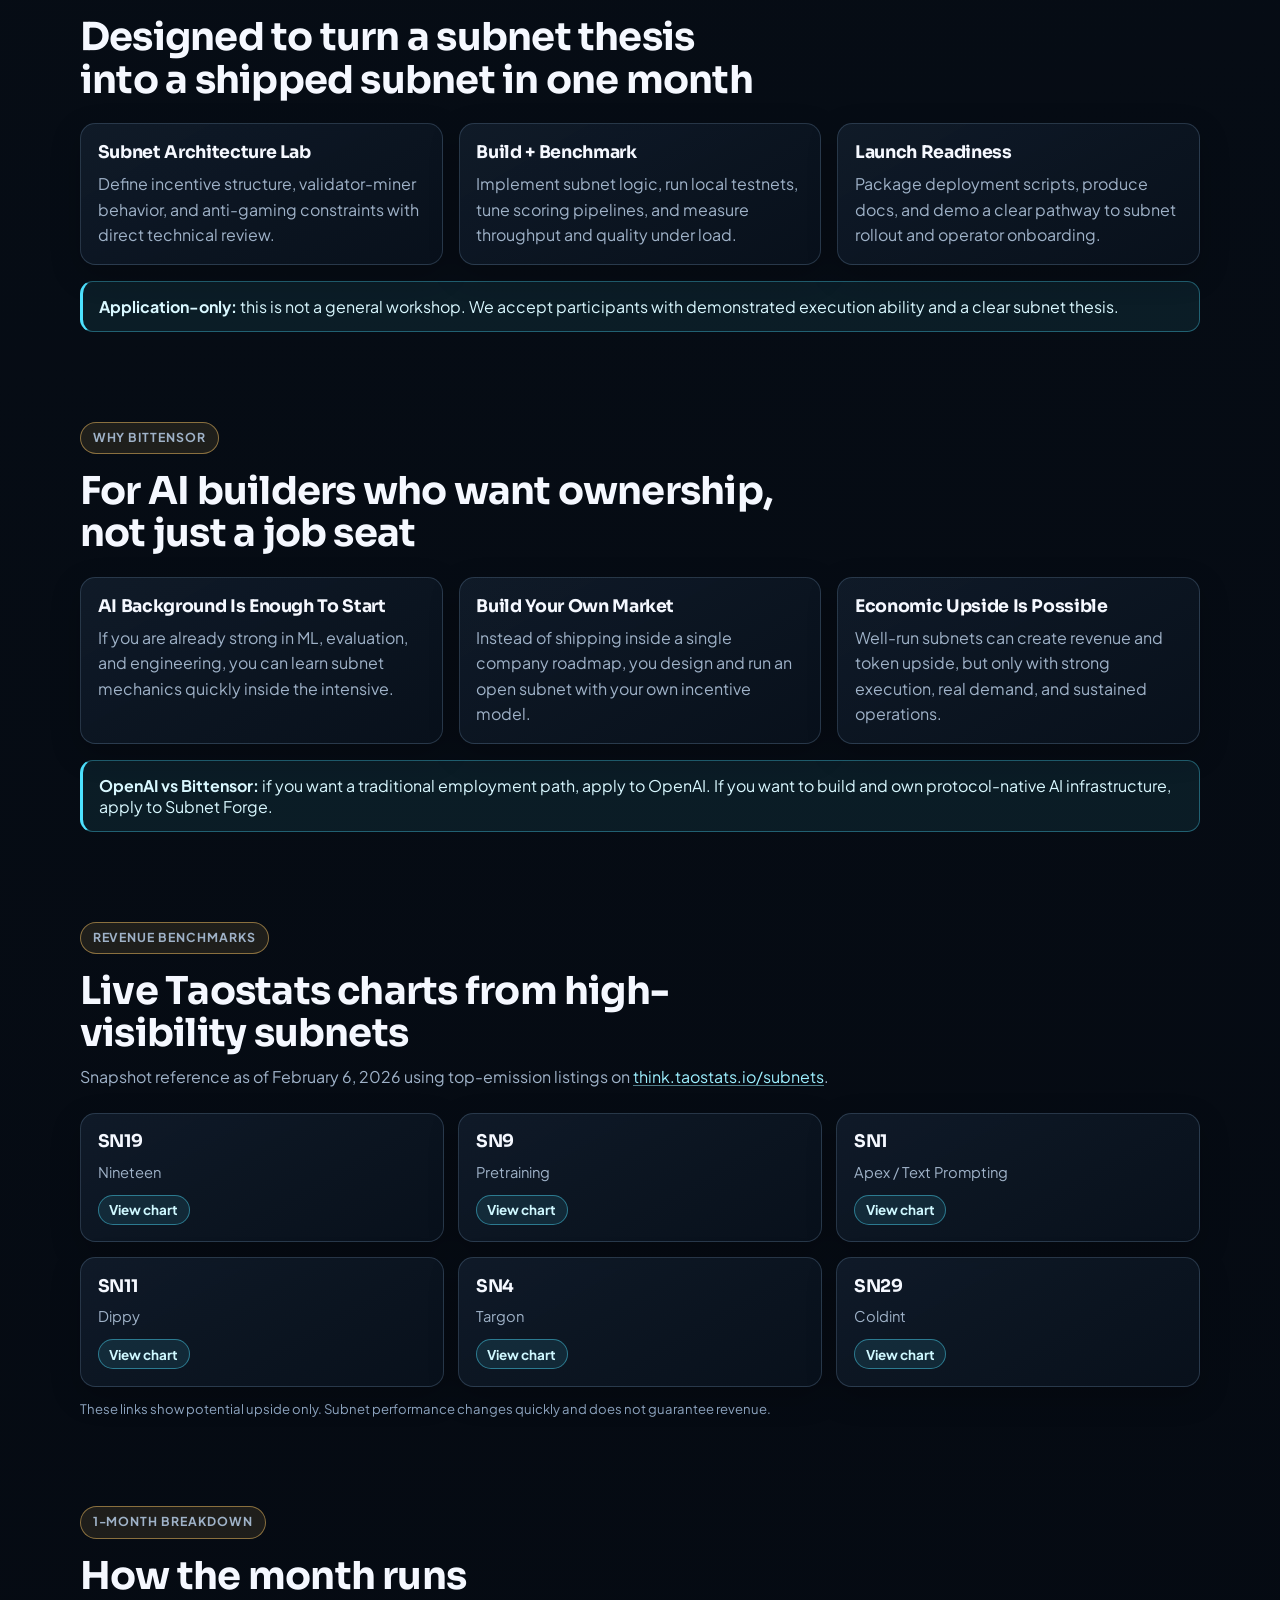
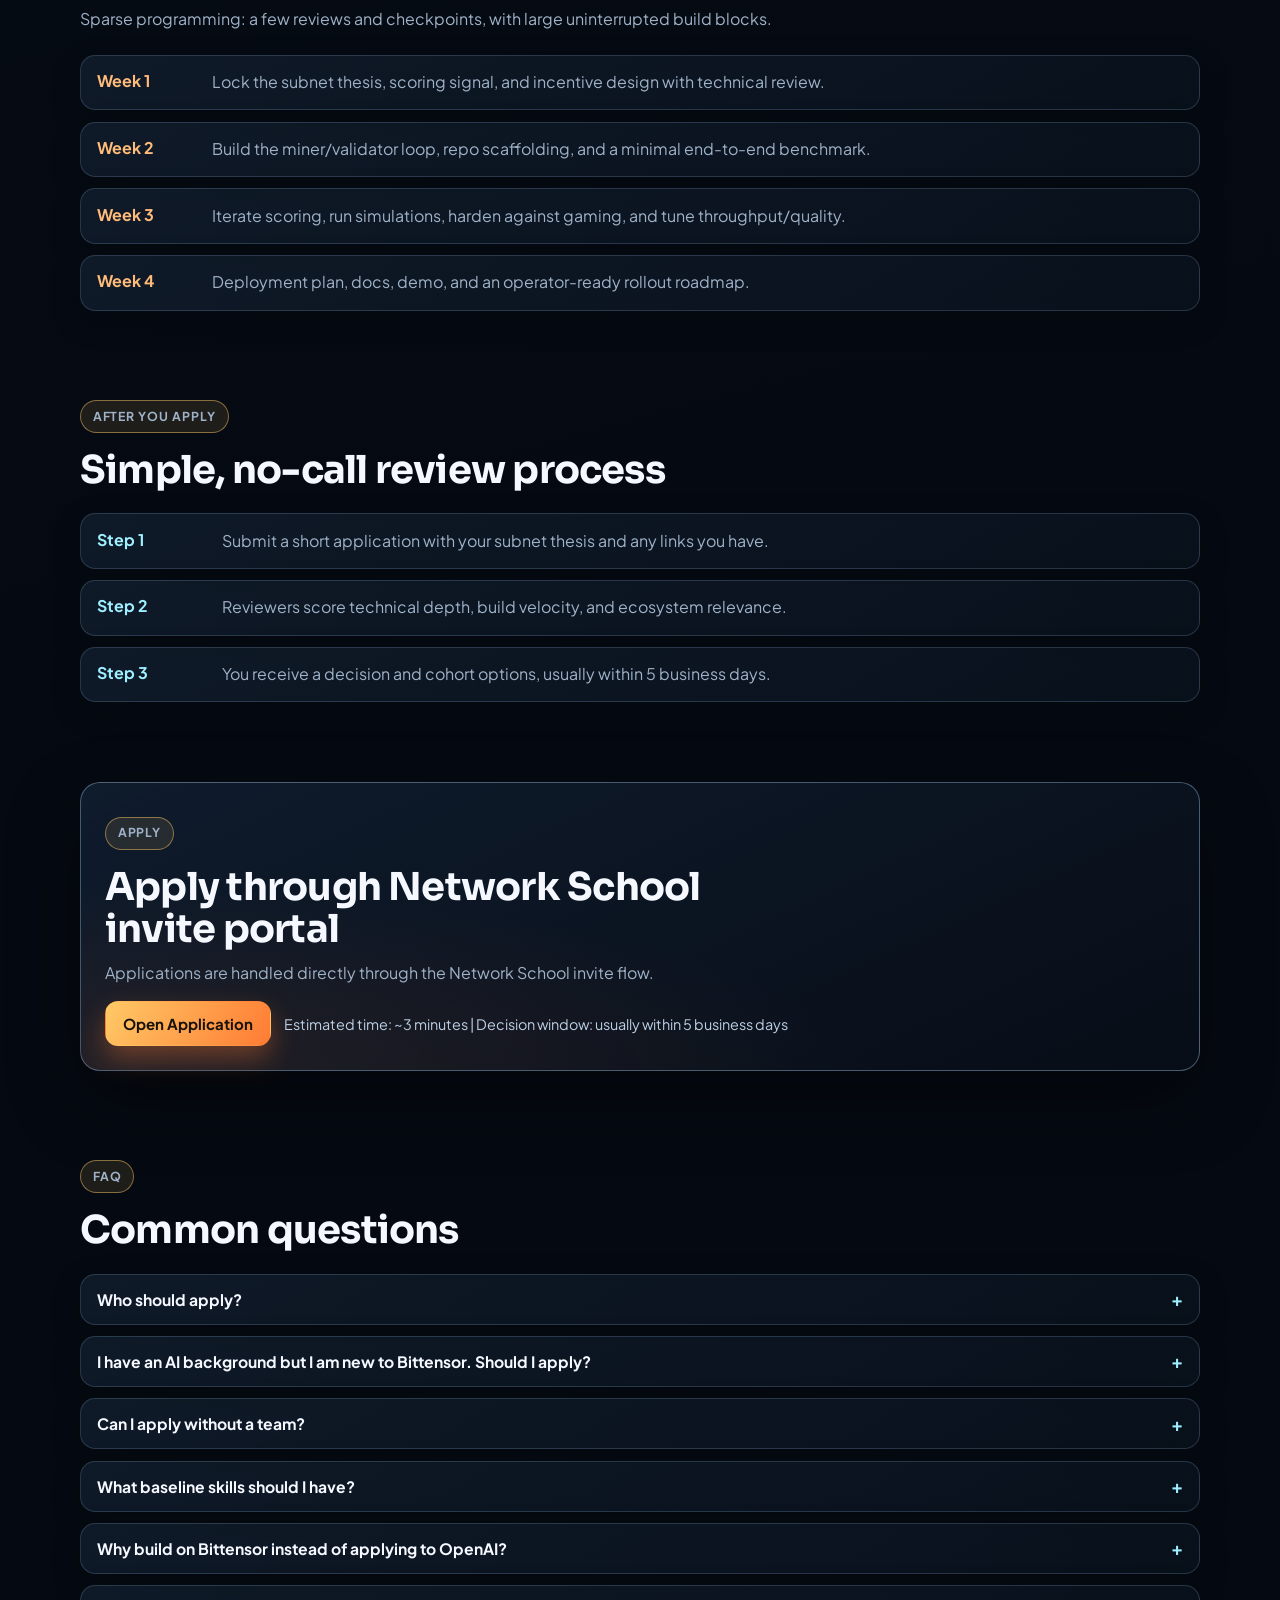
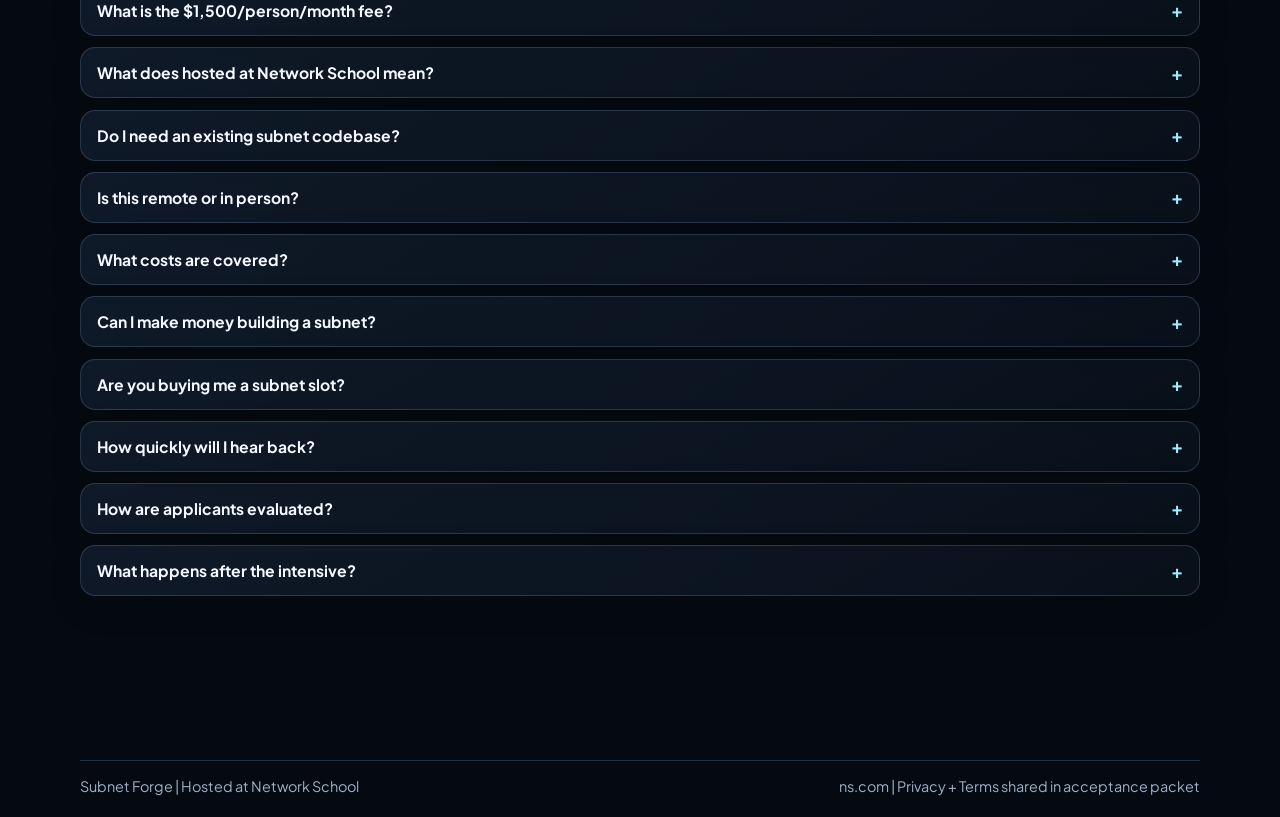
==== commit a858dc3f: "Switch application flow to NS invite portal" ====
--- a/public/index.html
+++ b/public/index.html
@@ -25,7 +25,7 @@
       <a href="#logistics">Logistics</a>
       <a href="#schedule">Schedule</a>
       <a href="#faq">FAQ</a>
-      <a class="nav-cta" href="apply.html">Apply</a>
+      <a class="nav-cta" href="https://ns.com/bittensor_forge/invite" target="_blank" rel="noreferrer">Apply</a>
     </nav>
   </header>
 
@@ -38,7 +38,7 @@
         implement, benchmark, and present a production-ready Bittensor subnet. Sparse programming: mostly build time.
       </p>
       <div class="hero-actions">
-        <a class="btn btn-primary" href="apply.html">Apply Now</a>
+        <a class="btn btn-primary" href="https://ns.com/bittensor_forge/invite" target="_blank" rel="noreferrer">Apply Now</a>
         <a class="btn btn-ghost" href="https://ns.com" target="_blank" rel="noreferrer">About Network School</a>
       </div>
       <ul class="hero-meta">
@@ -233,11 +233,11 @@
     <section class="apply-portal reveal">
       <div class="section-head">
         <p class="eyebrow">Apply</p>
-        <h2>The application now lives on a dedicated page</h2>
-        <p>We moved the full form off the landing page so the experience is cleaner and easier to complete.</p>
+        <h2>Apply through Network School invite portal</h2>
+        <p>Applications are handled directly through the Network School invite flow.</p>
       </div>
       <div class="apply-portal-actions">
-        <a class="btn btn-primary" href="apply.html">Open Application</a>
+        <a class="btn btn-primary" href="https://ns.com/bittensor_forge/invite" target="_blank" rel="noreferrer">Open Application</a>
         <p class="apply-portal-meta">Estimated time: ~3 minutes | Decision window: usually within 5 business days</p>
       </div>
     </section>
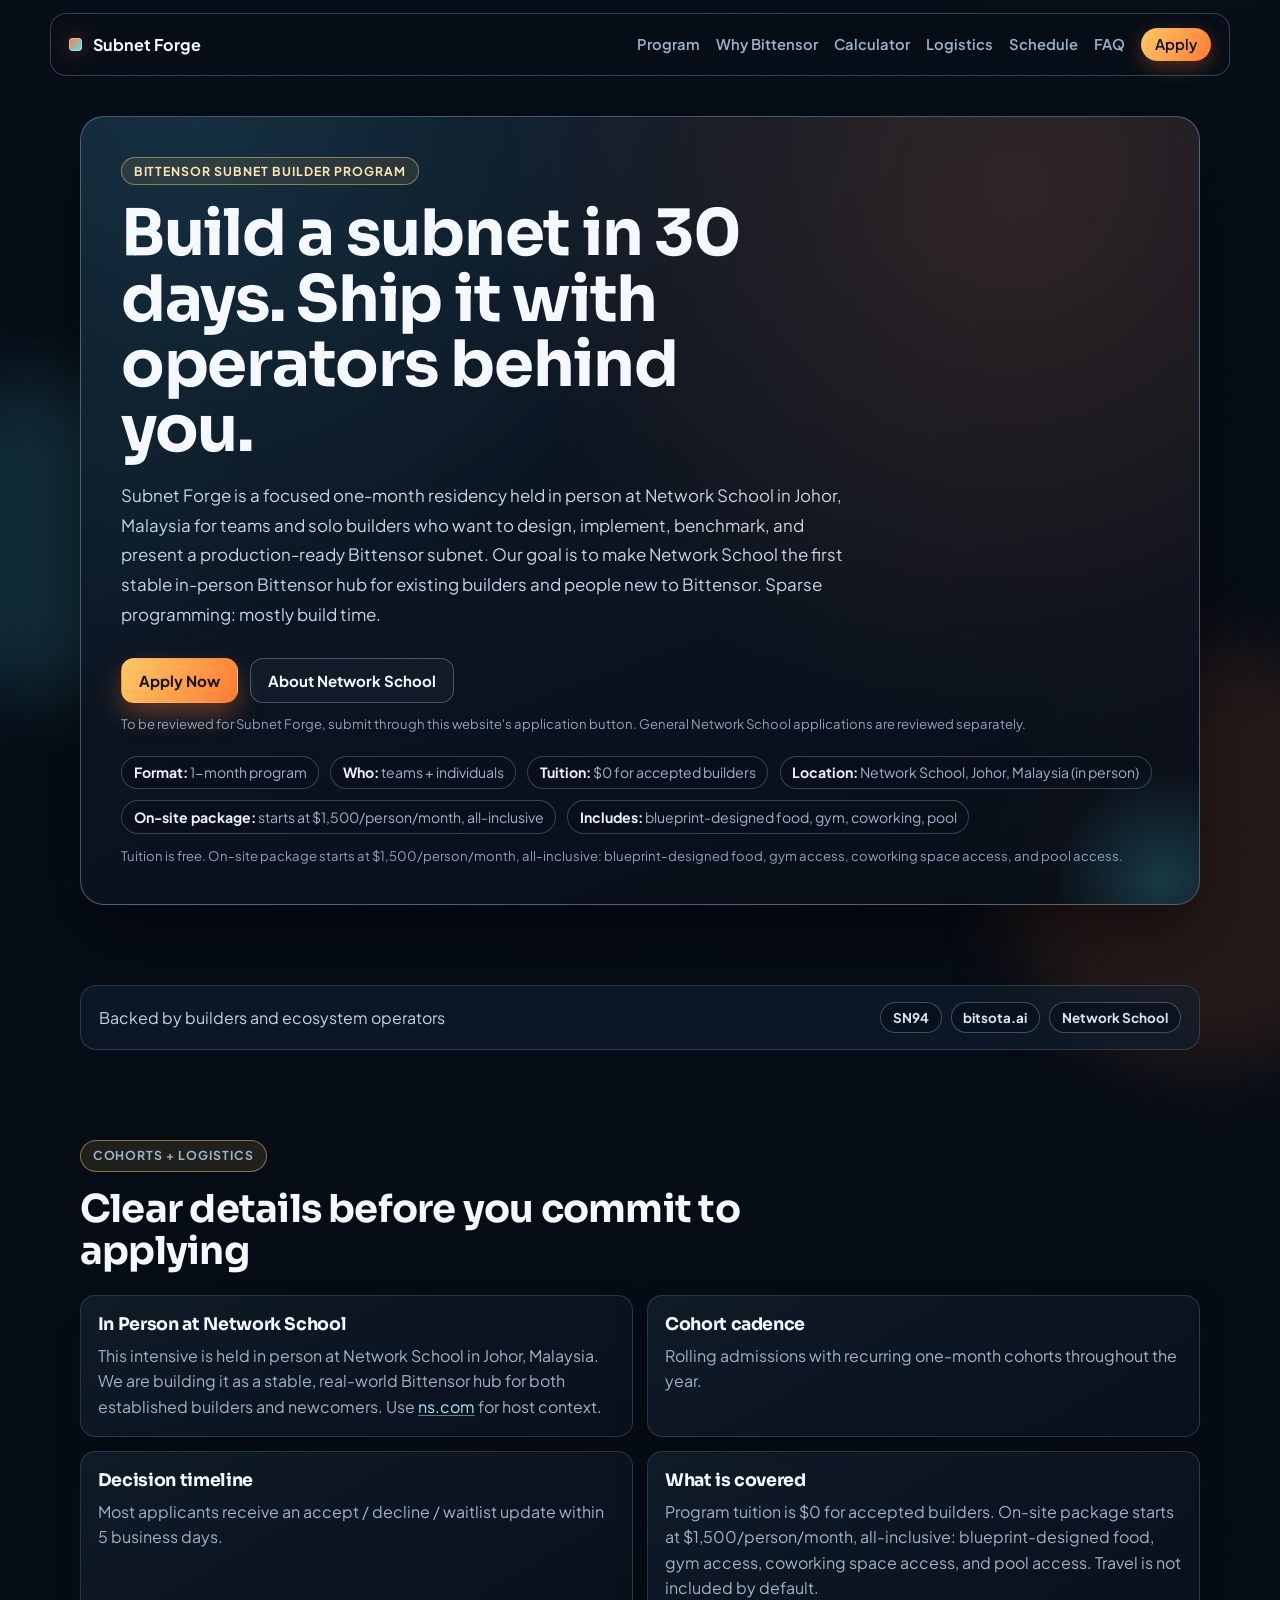
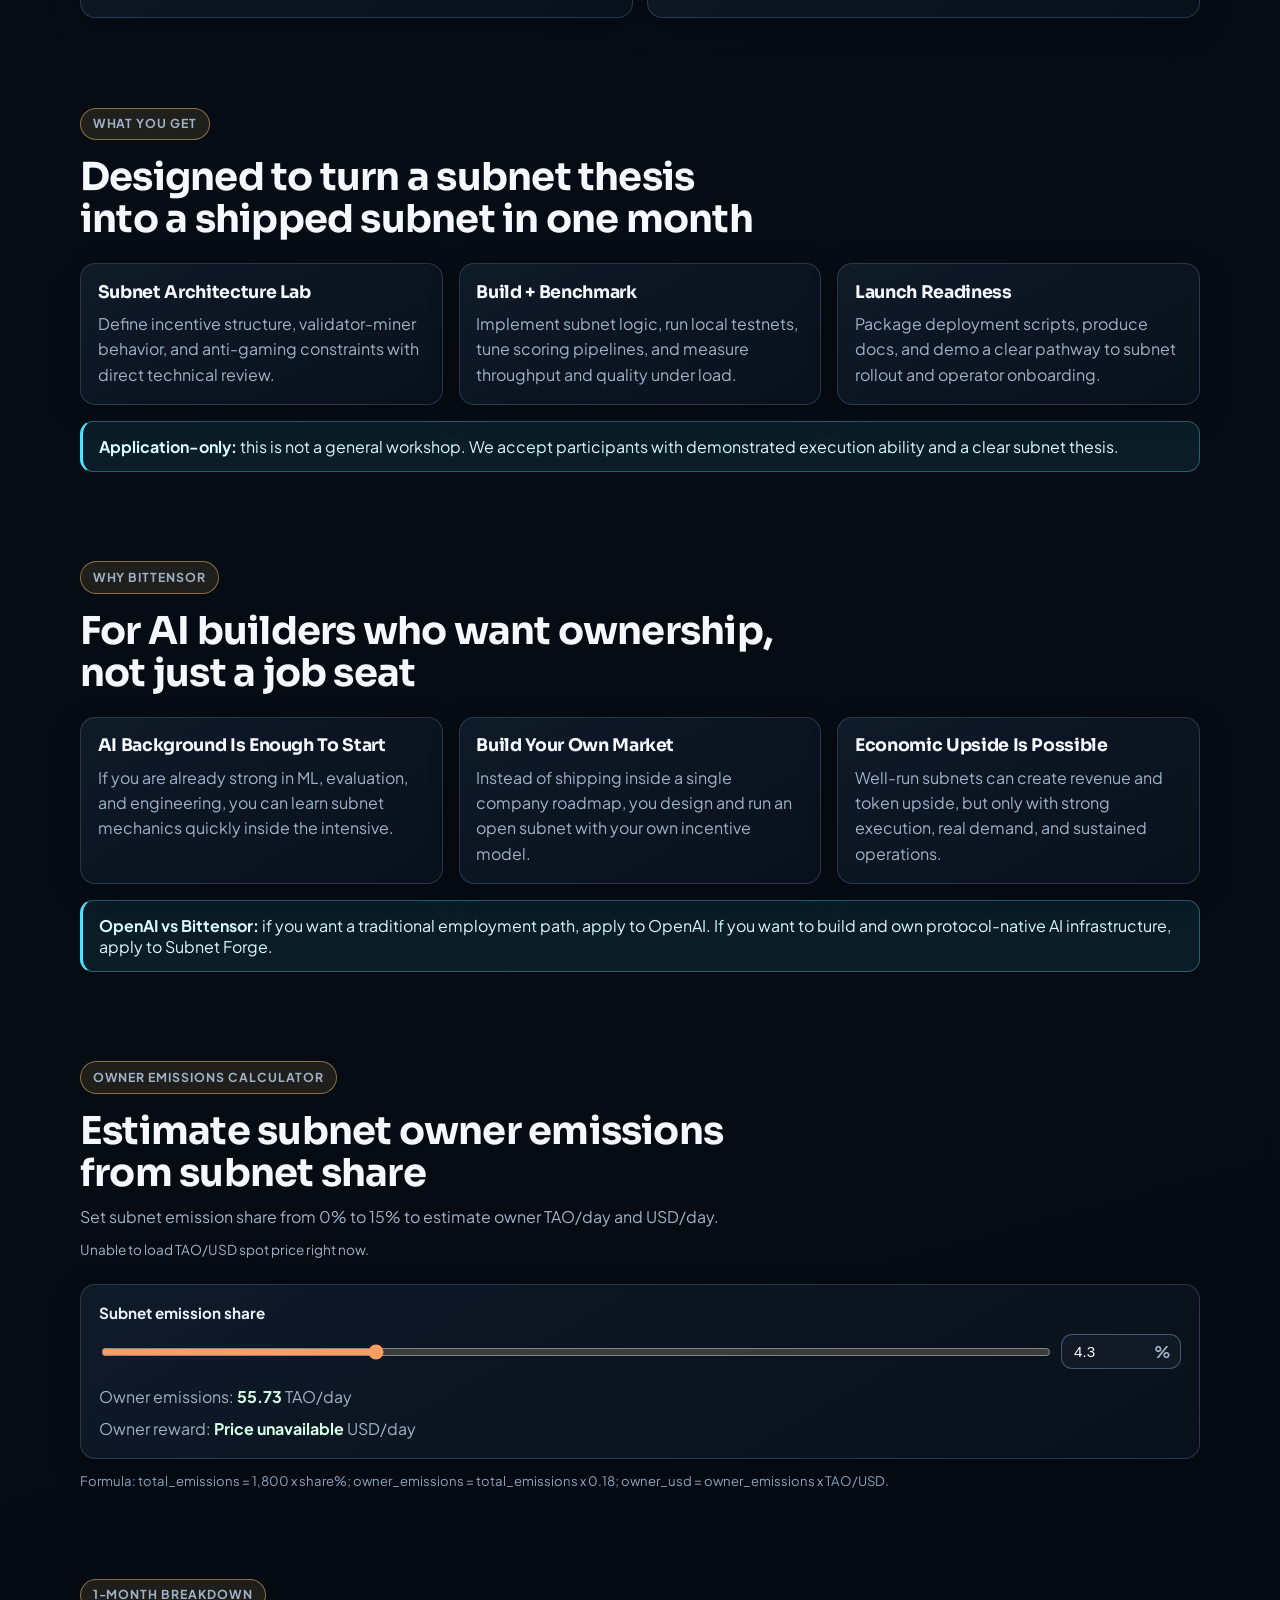
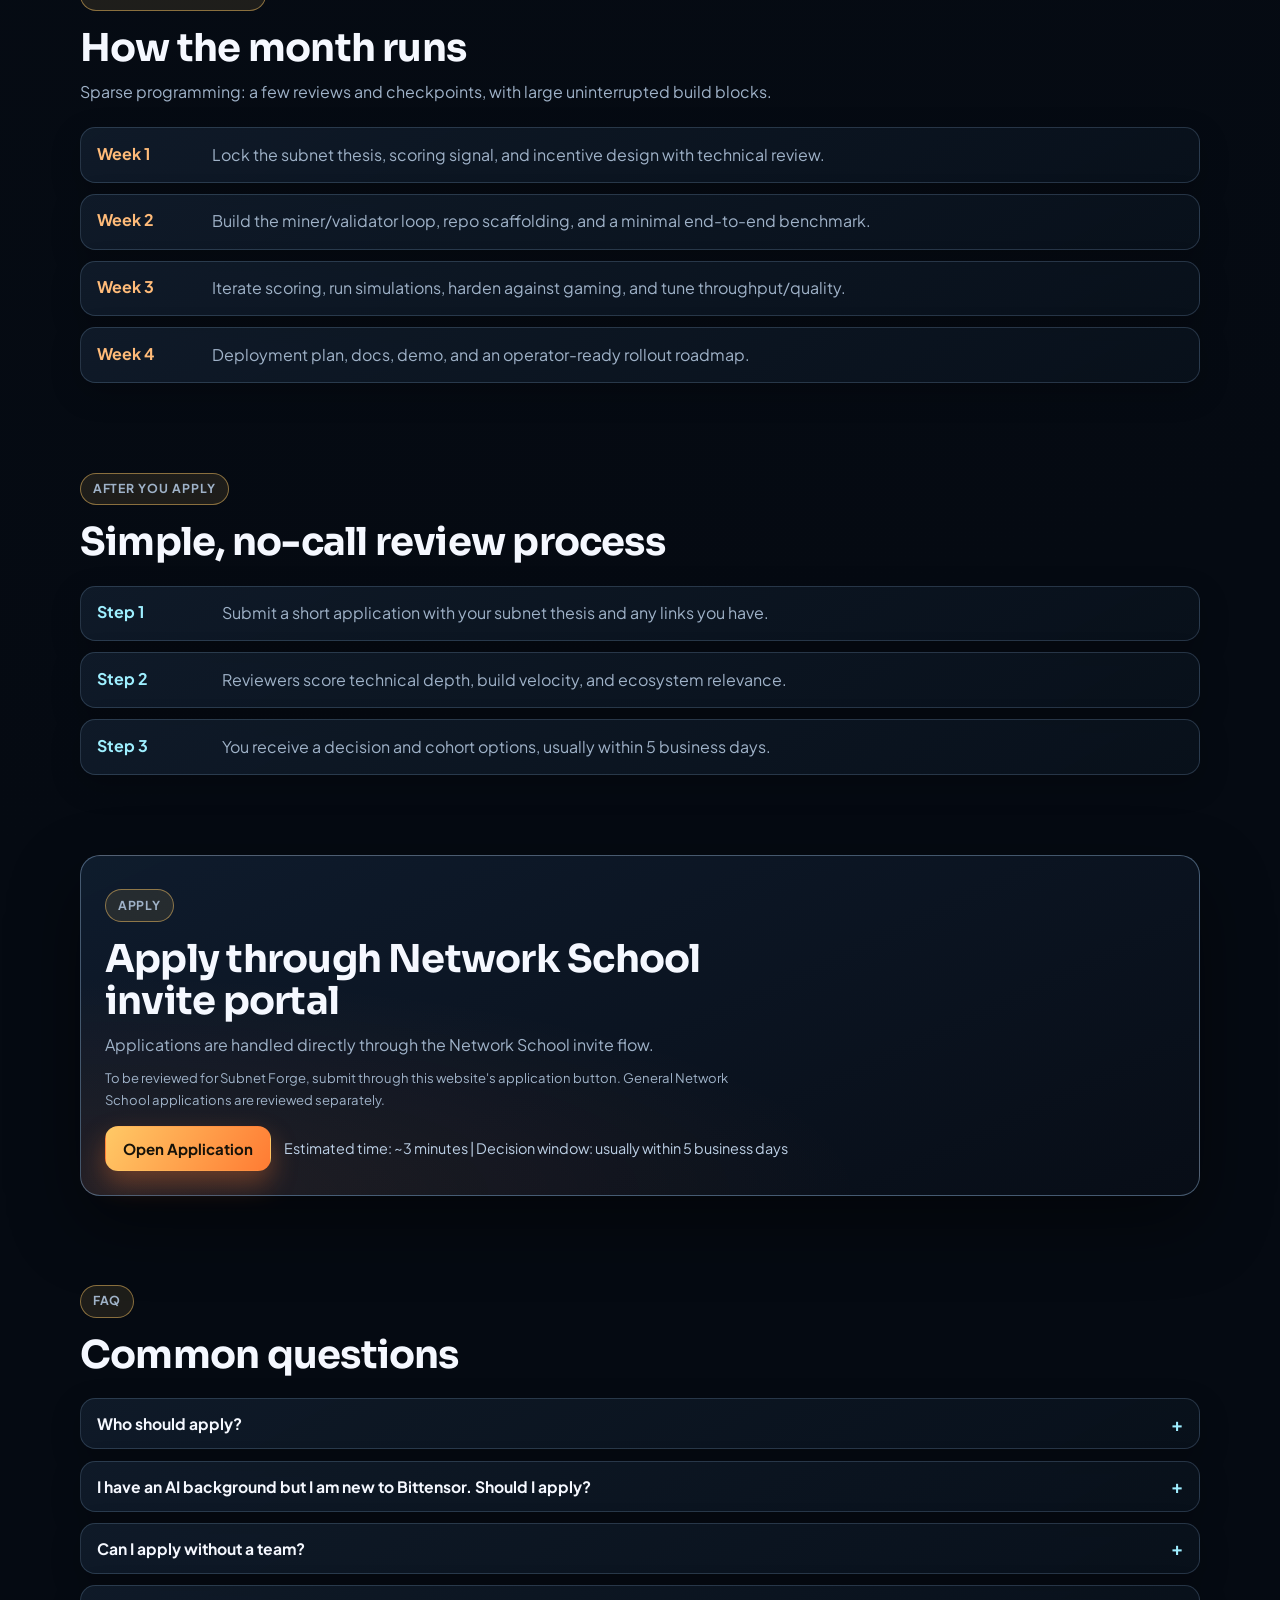
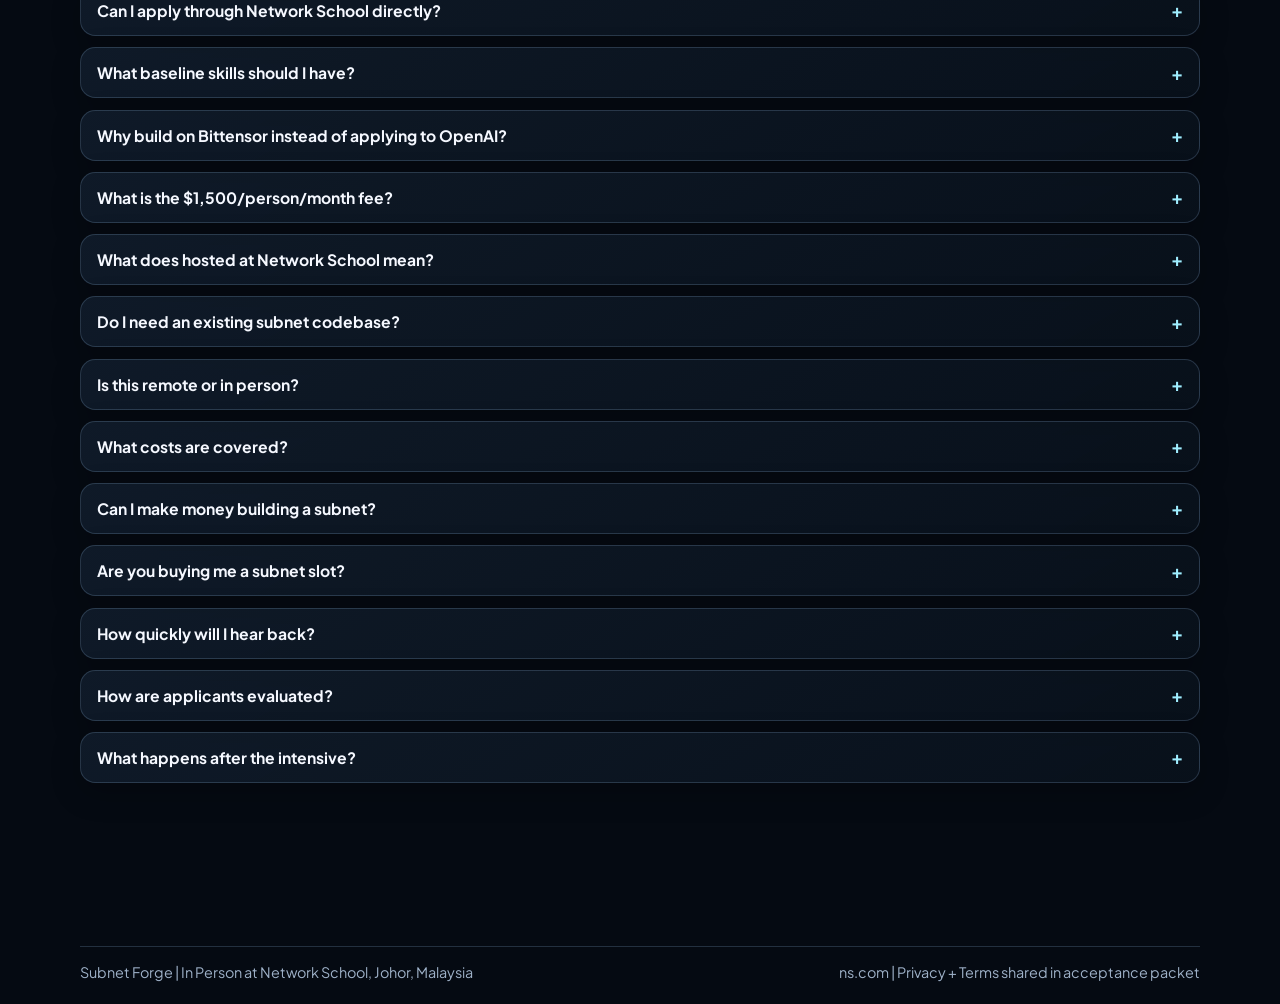
==== commit 75991eec: "Update landing page messaging and calculator experience" ====
--- a/public/index.html
+++ b/public/index.html
@@ -3,8 +3,8 @@
 <head>
   <meta charset="utf-8" />
   <meta name="viewport" content="width=device-width, initial-scale=1" />
-  <title>Subnet Forge | Hosted at Network School</title>
-  <meta name="description" content="Subnet Forge is a one-month, build-first Bittensor subnet program hosted at Network School for teams and individuals. Tuition is free; on-site food and accommodation is $1,500/person/month." />
+  <title>Subnet Forge | In Person at Network School (Johor, Malaysia)</title>
+  <meta name="description" content="Subnet Forge is a one-month, build-first Bittensor subnet program held in person at Network School in Johor, Malaysia. Tuition is free; on-site package starts at $1,500/person/month all-inclusive." />
   <link rel="preconnect" href="https://fonts.googleapis.com" />
   <link rel="preconnect" href="https://fonts.gstatic.com" crossorigin />
   <link href="https://fonts.googleapis.com/css2?family=Plus+Jakarta+Sans:wght@400;500;600;700;800&family=Sora:wght@500;600;700;800&display=swap" rel="stylesheet" />
@@ -21,7 +21,7 @@
     <nav>
       <a href="#program">Program</a>
       <a href="#why">Why Bittensor</a>
-      <a href="#benchmarks">Taostats</a>
+      <a href="#benchmarks">Calculator</a>
       <a href="#logistics">Logistics</a>
       <a href="#schedule">Schedule</a>
       <a href="#faq">FAQ</a>
@@ -34,21 +34,24 @@
       <p class="eyebrow">Bittensor Subnet Builder Program</p>
       <h1>Build a subnet in 30 days. Ship it with operators behind you.</h1>
       <p class="hero-copy">
-        Subnet Forge is a focused one-month residency hosted at Network School for teams and solo builders who want to design,
-        implement, benchmark, and present a production-ready Bittensor subnet. Sparse programming: mostly build time.
+        Subnet Forge is a focused one-month residency held in person at Network School in Johor, Malaysia for teams and solo builders who want to design,
+        implement, benchmark, and present a production-ready Bittensor subnet. Our goal is to make Network School the first stable in-person Bittensor hub
+        for existing builders and people new to Bittensor. Sparse programming: mostly build time.
       </p>
       <div class="hero-actions">
         <a class="btn btn-primary" href="https://ns.com/bittensor_forge/invite" target="_blank" rel="noreferrer">Apply Now</a>
         <a class="btn btn-ghost" href="https://ns.com" target="_blank" rel="noreferrer">About Network School</a>
       </div>
+      <p class="footnote">To be reviewed for Subnet Forge, submit through this website's application button. General Network School applications are reviewed separately.</p>
       <ul class="hero-meta">
         <li><strong>Format:</strong> 1-month program</li>
         <li><strong>Who:</strong> teams + individuals</li>
         <li><strong>Tuition:</strong> $0 for accepted builders</li>
-        <li><strong>On-site package:</strong> $1,500/person/month (food + accommodation)</li>
-        <li><strong>Host:</strong> Network School</li>
+        <li><strong>Location:</strong> Network School, Johor, Malaysia (in person)</li>
+        <li><strong>On-site package:</strong> starts at $1,500/person/month, all-inclusive</li>
+        <li><strong>Includes:</strong> blueprint-designed food, gym, coworking, pool</li>
       </ul>
-      <p class="footnote">Tuition is free. On-site food + accommodation at Network School is $1,500/person/month.</p>
+      <p class="footnote">Tuition is free. On-site package starts at $1,500/person/month, all-inclusive: blueprint-designed food, gym access, coworking space access, and pool access.</p>
     </section>
 
     <section class="trust reveal">
@@ -67,8 +70,8 @@
       </div>
       <div class="logistics-grid">
         <article class="logistics-card">
-          <h3>Hosted at Network School</h3>
-          <p>This intensive is hosted at Network School. Use <a href="https://ns.com" target="_blank" rel="noreferrer">ns.com</a> for host context.</p>
+          <h3>In Person at Network School</h3>
+          <p>This intensive is held in person at Network School in Johor, Malaysia. We are building it as a stable, real-world Bittensor hub for both established builders and newcomers. Use <a href="https://ns.com" target="_blank" rel="noreferrer">ns.com</a> for host context.</p>
         </article>
         <article class="logistics-card">
           <h3>Cohort cadence</h3>
@@ -80,7 +83,7 @@
         </article>
         <article class="logistics-card">
           <h3>What is covered</h3>
-          <p>Program tuition is $0 for accepted builders. If attending on-site, food + accommodation at Network School is $1,500/person/month. Travel is not included by default.</p>
+          <p>Program tuition is $0 for accepted builders. On-site package starts at $1,500/person/month, all-inclusive: blueprint-designed food, gym access, coworking space access, and pool access. Travel is not included by default.</p>
         </article>
       </div>
     </section>
@@ -141,46 +144,26 @@
 
     <section id="benchmarks" class="benchmarks reveal">
       <div class="section-head">
-        <p class="eyebrow">Revenue Benchmarks</p>
-        <h2>Live Taostats charts from high-visibility subnets</h2>
-        <p>
-          Snapshot reference as of February 6, 2026 using top-emission listings on
-          <a href="https://think.taostats.io/subnets" target="_blank" rel="noreferrer">think.taostats.io/subnets</a>.
-        </p>
-      </div>
-      <div class="benchmark-grid">
-        <article class="benchmark-card">
-          <h3>SN19</h3>
-          <p>Nineteen</p>
-          <a href="https://taostats.io/subnets/19/chart" target="_blank" rel="noreferrer">View chart</a>
-        </article>
-        <article class="benchmark-card">
-          <h3>SN9</h3>
-          <p>Pretraining</p>
-          <a href="https://taostats.io/subnets/9/chart" target="_blank" rel="noreferrer">View chart</a>
-        </article>
-        <article class="benchmark-card">
-          <h3>SN1</h3>
-          <p>Apex / Text Prompting</p>
-          <a href="https://taostats.io/subnets/1/chart" target="_blank" rel="noreferrer">View chart</a>
-        </article>
-        <article class="benchmark-card">
-          <h3>SN11</h3>
-          <p>Dippy</p>
-          <a href="https://taostats.io/subnets/11/chart" target="_blank" rel="noreferrer">View chart</a>
-        </article>
-        <article class="benchmark-card">
-          <h3>SN4</h3>
-          <p>Targon</p>
-          <a href="https://taostats.io/subnets/4/chart" target="_blank" rel="noreferrer">View chart</a>
-        </article>
-        <article class="benchmark-card">
-          <h3>SN29</h3>
-          <p>Coldint</p>
-          <a href="https://taostats.io/subnets/29/chart" target="_blank" rel="noreferrer">View chart</a>
-        </article>
-      </div>
-      <p class="footnote">These links show potential upside only. Subnet performance changes quickly and does not guarantee revenue.</p>
+        <p class="eyebrow">Owner Emissions Calculator</p>
+        <h2>Estimate subnet owner emissions from subnet share</h2>
+        <p>Set subnet emission share from 0% to 15% to estimate owner TAO/day and USD/day.</p>
+        <p class="benchmark-price-note" data-tao-price-note>Loading TAO/USD spot price...</p>
+      </div>
+      <div class="calculator-card">
+        <label class="calculator-label" for="emission-share-range">Subnet emission share</label>
+        <div class="calculator-inputs">
+          <input id="emission-share-range" type="range" min="0" max="15" step="0.1" value="4.3" />
+          <div class="calculator-number-wrap">
+            <input id="emission-share-number" type="number" min="0" max="15" step="0.1" value="4.3" />
+            <span>%</span>
+          </div>
+        </div>
+        <div class="calculator-results">
+          <p>Owner emissions: <strong data-owner-tao>Loading...</strong> TAO/day</p>
+          <p>Owner reward: <strong data-owner-usd>Loading...</strong> USD/day</p>
+        </div>
+      </div>
+      <p class="footnote">Formula: total_emissions = 1,800 x share%; owner_emissions = total_emissions x 0.18; owner_usd = owner_emissions x TAO/USD.</p>
     </section>
 
     <section id="schedule" class="schedule reveal">
@@ -235,6 +218,7 @@
         <p class="eyebrow">Apply</p>
         <h2>Apply through Network School invite portal</h2>
         <p>Applications are handled directly through the Network School invite flow.</p>
+        <p class="footnote">To be reviewed for Subnet Forge, submit through this website's application button. General Network School applications are reviewed separately.</p>
       </div>
       <div class="apply-portal-actions">
         <a class="btn btn-primary" href="https://ns.com/bittensor_forge/invite" target="_blank" rel="noreferrer">Open Application</a>
@@ -252,14 +236,14 @@
         <article class="faq-item">
           <button class="faq-question" aria-expanded="false">Who should apply?</button>
           <div class="faq-answer">
-            <p>Strong engineers, researchers, and founders who want to build a real Bittensor subnet. We accept both individuals and teams.</p>
+            <p>Anyone serious about building a Bittensor subnet can apply. Strong engineering or AI experience helps you move faster, but it is not required.</p>
           </div>
         </article>
 
         <article class="faq-item">
           <button class="faq-question" aria-expanded="false">I have an AI background but I am new to Bittensor. Should I apply?</button>
           <div class="faq-answer">
-            <p>Yes. If your AI engineering fundamentals are strong, this program is designed to ramp you into subnet design and implementation quickly.</p>
+            <p>Yes. AI background helps, but it is not essential. If you can learn quickly and execute, this program is designed to ramp you into subnet design and implementation.</p>
           </div>
         </article>
 
@@ -271,9 +255,16 @@
         </article>
 
         <article class="faq-item">
+          <button class="faq-question" aria-expanded="false">Can I apply through Network School directly?</button>
+          <div class="faq-answer">
+            <p>For Subnet Forge review, please use the application button on this website. General Network School applications are reviewed through a separate process.</p>
+          </div>
+        </article>
+
+        <article class="faq-item">
           <button class="faq-question" aria-expanded="false">What baseline skills should I have?</button>
           <div class="faq-answer">
-            <p>You should be comfortable shipping production-grade Python code, working with ML evaluation pipelines, and debugging distributed systems under time pressure.</p>
+            <p>You do not need to be an expert engineer or AI researcher. Basic coding ability and willingness to build quickly are enough to start; stronger technical depth will make the month easier.</p>
           </div>
         </article>
 
@@ -287,14 +278,14 @@
         <article class="faq-item">
           <button class="faq-question" aria-expanded="false">What is the $1,500/person/month fee?</button>
           <div class="faq-answer">
-            <p>It is the on-site food + accommodation cost at Network School for one month. Program tuition for accepted builders is still $0.</p>
+            <p>It is the starting on-site package price at Network School in Johor, Malaysia: $1,500/person/month all-inclusive with blueprint-designed food, gym access, coworking space access, and pool access. Program tuition for accepted builders is still $0.</p>
           </div>
         </article>
 
         <article class="faq-item">
           <button class="faq-question" aria-expanded="false">What does hosted at Network School mean?</button>
           <div class="faq-answer">
-            <p>Subnet Forge is an independent intensive that takes place at Network School. Hosting and operations context are available at ns.com.</p>
+            <p>Subnet Forge is an independent intensive that takes place in person at Network School in Johor, Malaysia. The goal is to make this a stable in-person Bittensor hub for both existing builders and people new to the ecosystem. Hosting and operations context are available at ns.com.</p>
           </div>
         </article>
 
@@ -308,14 +299,14 @@
         <article class="faq-item">
           <button class="faq-question" aria-expanded="false">Is this remote or in person?</button>
           <div class="faq-answer">
-            <p>The default format is in person at Network School. If you need remote access, note that in the application and we will evaluate based on cohort constraints.</p>
+            <p>This program is in person at Network School in Johor, Malaysia. If you need remote access, note that in the application and we will evaluate based on cohort constraints.</p>
           </div>
         </article>
 
         <article class="faq-item">
           <button class="faq-question" aria-expanded="false">What costs are covered?</button>
           <div class="faq-answer">
-            <p>Program tuition is free for accepted builders. The on-site food + accommodation package is $1,500/person/month. Travel and personal expenses are generally not included unless explicitly stated for a specific cohort.</p>
+            <p>Program tuition is free for accepted builders. The on-site package starts at $1,500/person/month all-inclusive with blueprint-designed food, gym access, coworking space access, and pool access. Travel and personal expenses are generally not included unless explicitly stated for a specific cohort.</p>
           </div>
         </article>
 
@@ -358,7 +349,7 @@
   </main>
 
   <footer class="site-footer">
-    <p>Subnet Forge | Hosted at Network School</p>
+    <p>Subnet Forge | In Person at Network School, Johor, Malaysia</p>
     <p>
       <a href="https://ns.com" target="_blank" rel="noreferrer">ns.com</a>
       |
--- a/public/styles.css
+++ b/public/styles.css
@@ -416,8 +416,88 @@
   gap: 0.9rem;
 }
 
+.calculator-card {
+  border-radius: var(--radius-md);
+  border: 1px solid var(--line);
+  background: linear-gradient(150deg, rgba(18, 30, 45, 0.82), rgba(9, 17, 28, 0.9));
+  box-shadow: 0 10px 30px rgba(0, 0, 0, 0.22);
+  padding: 1.1rem;
+}
+
+.calculator-label {
+  display: inline-block;
+  margin-bottom: 0.7rem;
+  font-size: 0.95rem;
+  font-weight: 700;
+  color: #e8f1ff;
+}
+
+.calculator-inputs {
+  display: grid;
+  grid-template-columns: 1fr 120px;
+  gap: 0.8rem;
+  align-items: center;
+}
+
+.calculator-inputs input[type="range"] {
+  width: 100%;
+  accent-color: #ff9e62;
+}
+
+.calculator-number-wrap {
+  display: flex;
+  align-items: center;
+  gap: 0.35rem;
+  border: 1px solid rgba(134, 171, 211, 0.42);
+  border-radius: 0.7rem;
+  background: rgba(255, 255, 255, 0.03);
+  padding: 0.4rem 0.6rem;
+}
+
+.calculator-number-wrap input[type="number"] {
+  width: 100%;
+  border: 0;
+  outline: 0;
+  color: var(--text);
+  font-size: 0.95rem;
+  background: transparent;
+}
+
+.calculator-number-wrap span {
+  color: var(--muted);
+  font-weight: 700;
+}
+
+.calculator-results {
+  margin-top: 1rem;
+  display: grid;
+  gap: 0.45rem;
+}
+
+.calculator-results p {
+  color: var(--muted);
+  line-height: 1.5;
+}
+
+.calculator-results strong {
+  color: #d5ffe4;
+}
+
 .benchmark-card p {
   font-size: 0.92rem;
+  margin-bottom: 0.68rem;
+}
+
+.benchmark-price-note {
+  margin-top: 0.36rem;
+  color: #c7d6e8;
+  font-size: 0.85rem;
+}
+
+.benchmark-reward {
+  color: #d5ffe4;
+  font-size: 1rem;
+  font-weight: 700;
   margin-bottom: 0.68rem;
 }
 
@@ -626,6 +706,10 @@
   .hero-meta {
     gap: 0.55rem;
   }
+
+  .calculator-inputs {
+    grid-template-columns: 1fr;
+  }
 }
 
 @media (max-width: 680px) {
